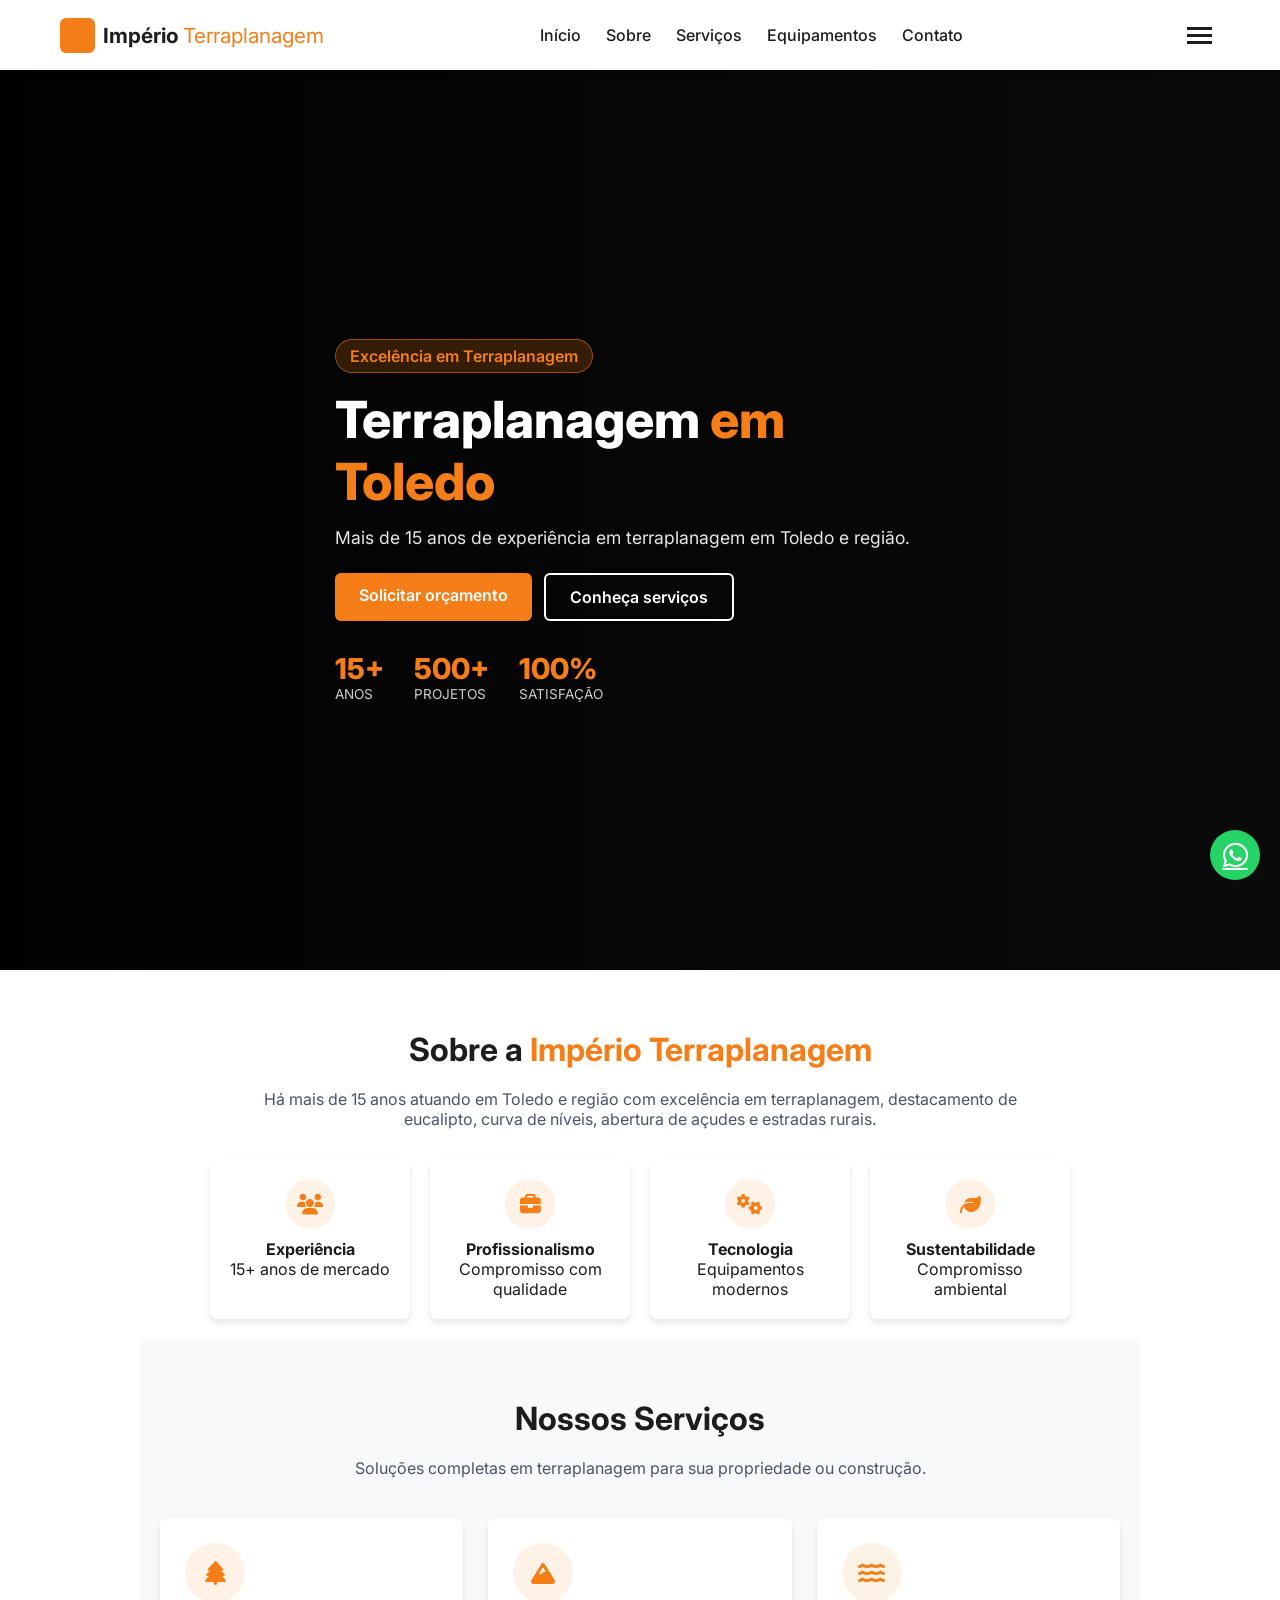
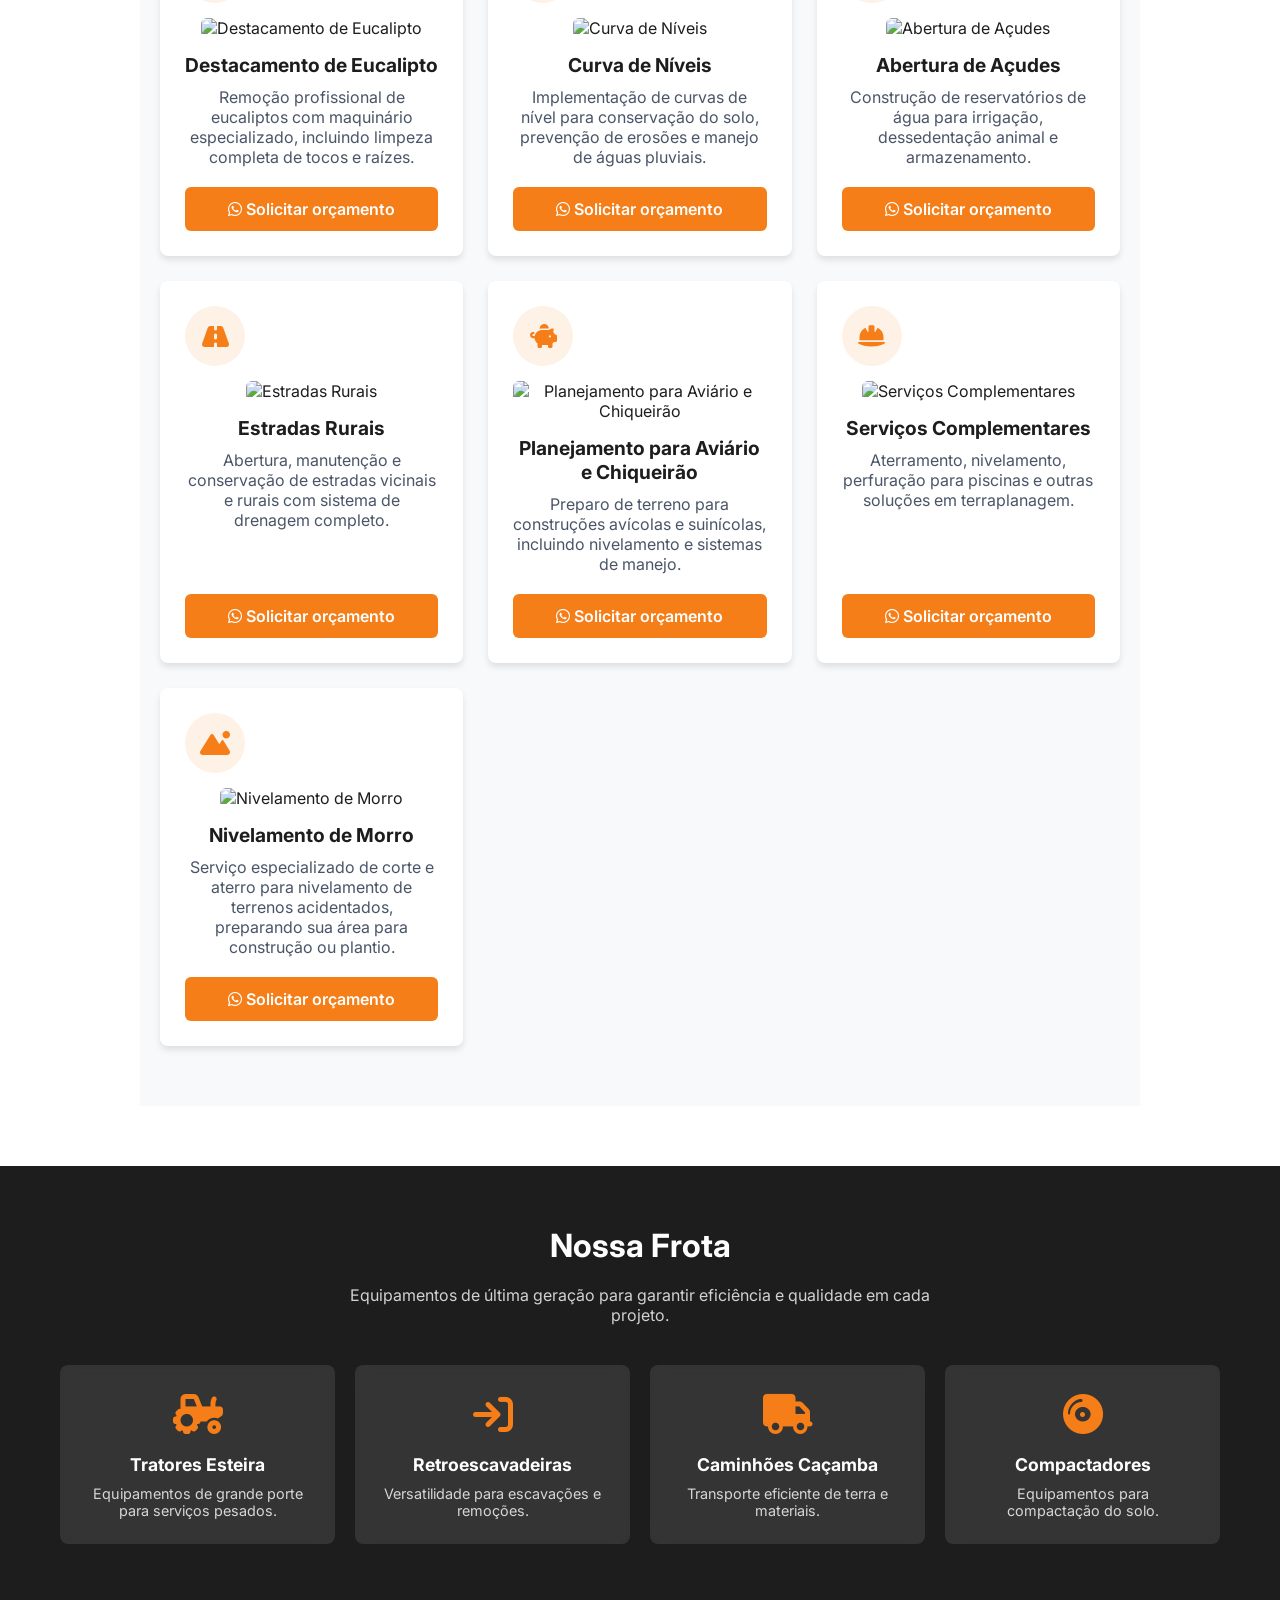
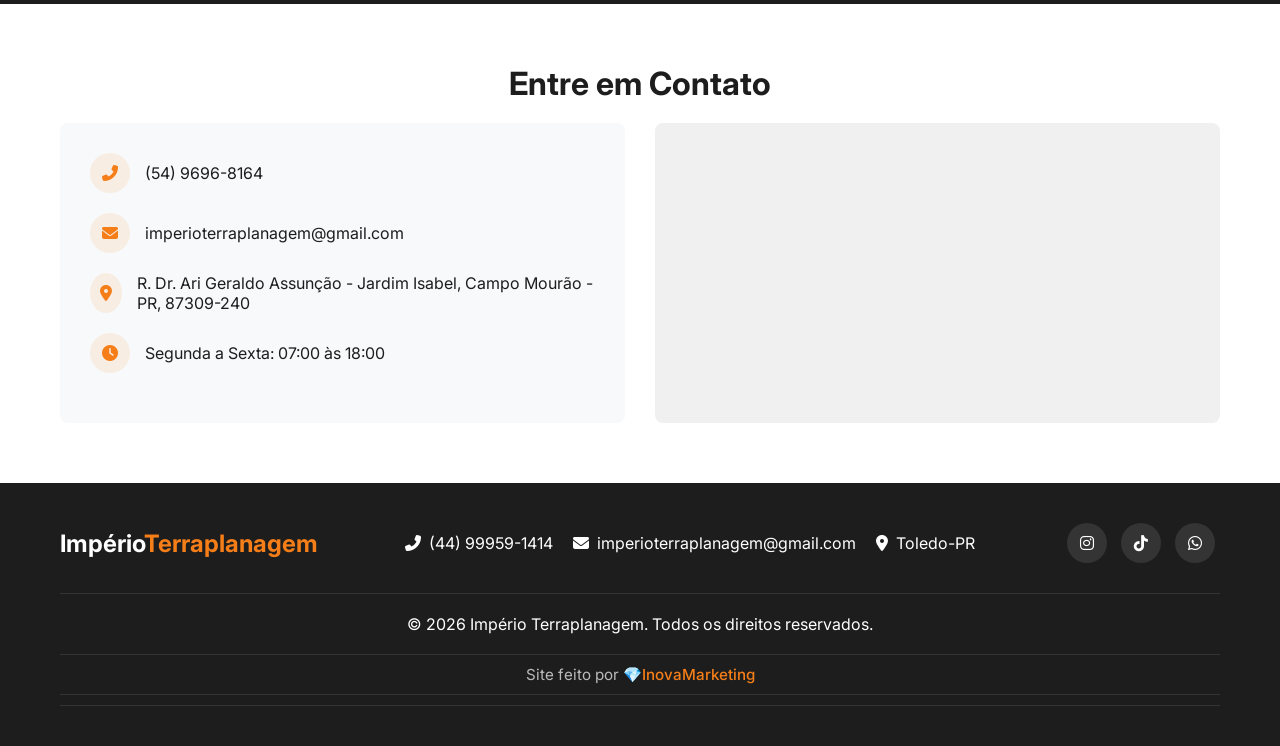
==== index.html @ 9866c4c5 "Update index.html" ====
<!DOCTYPE html>
<html lang="pt-BR">
<head>
    <meta charset="UTF-8">
    <meta name="viewport" content="width=device-width, initial-scale=1.0">
    <title>Império Terraplanagem | Toledo-PR</title>
    
    <!-- META -->
    <meta name="description" content="Império Terraplanagem - Especialistas em terraplanagem em Toledo-PR. 15+ anos em destacamento de eucalipto, curva de níveis e açudes.">
    
    <!-- CRÍTICO: CSS INLINE -->
    <style>
        *{margin:0;padding:0;box-sizing:border-box;}
        body{font-family:'Inter',sans-serif;color:#1D1D1D;overflow-x:hidden;}
        .container{max-width:1200px;margin:0 auto;padding:0 20px;}
        .header{position:fixed;top:0;width:100%;background:#fff;box-shadow:0 2px 10px rgba(0,0,0,0.1);z-index:1000;}
        .header-content{display:flex;justify-content:space-between;align-items:center;height:70px;}
        .logo{display:flex;align-items:center;gap:8px;}
        .logo-mark{width:35px;height:35px;background:#F57E18;border-radius:6px;}
        .logo-text{font-size:1.3rem;font-weight:700;}
        .logo-text span{color:#F57E18;margin-left:4px;font-weight:400;}
        
        /* MENU */
        .nav-desktop{display:none;}
        @media(min-width:769px){
            .nav-desktop{display:block;}
            .nav-desktop ul{display:flex;list-style:none;gap:25px;}
            .nav-desktop a{text-decoration:none;color:#1D1D1D;font-weight:500;}
            .nav-desktop a:hover{color:#F57E18;}
            .menu-toggle{display:none;}
        }
        .menu-toggle{background:none;border:none;padding:8px;display:flex;flex-direction:column;gap:4px;cursor:pointer;}
        .menu-toggle span{width:25px;height:3px;background:#1D1D1D;}
        .nav-mobile{position:fixed;top:70px;left:-100%;width:100%;height:calc(100vh - 70px);background:#fff;transition:left 0.3s;z-index:999;}
        .nav-mobile.active{left:0;}
        .nav-mobile ul{list-style:none;padding:20px;}
        .nav-mobile li{margin-bottom:15px;}
        .nav-mobile a{text-decoration:none;color:#1D1D1D;font-size:1.2rem;display:block;padding:10px;}
        
        /* HERO - COM BACKGROUND COLOR FALLBACK */
        .hero{position:relative;min-height:100vh;display:flex;align-items:center;margin-top:70px;color:#fff;padding:60px 0;background-color:#1a1a1a;}
        .hero-bg{position:absolute;top:0;left:0;width:100%;height:100%;object-fit:cover;z-index:0;}
        .hero-overlay{position:absolute;top:0;left:0;width:100%;height:100%;background:linear-gradient(90deg,rgba(0,0,0,0.95)0%,rgba(0,0,0,0.6)100%);z-index:1;}
        .hero-content{position:relative;z-index:2;max-width:650px;}
        .hero-badge{display:inline-block;padding:6px 14px;background:rgba(245,126,24,0.2);border:1px solid rgba(245,126,24,0.5);color:#F57E18;border-radius:100px;font-weight:600;margin-bottom:15px;}
        .hero h1{font-size:clamp(2rem,5vw,3.2rem);font-weight:800;margin-bottom:15px;}
        .hero h1 span{color:#F57E18;}
        .hero p{font-size:1.1rem;margin-bottom:25px;opacity:0.9;}
        .btn{display:inline-block;padding:12px 24px;border-radius:6px;text-decoration:none;font-weight:600;}
        .btn-primary{background:#F57E18;color:#fff;}
        .btn-outline{border:2px solid #fff;color:#fff;}
        .hero-stats{display:flex;gap:30px;margin-top:30px;flex-wrap:wrap;}
        .stat-number{font-size:1.8rem;font-weight:800;color:#F57E18;}
        .stat-label{font-size:0.85rem;text-transform:uppercase;color:rgba(255,255,255,0.8);}
        
        /* SEÇÕES */
        .section{padding:60px 0;}
        .section-title{font-size:2rem;font-weight:700;margin-bottom:20px;text-align:center;}
        .section-subtitle{max-width:600px;margin:0 auto 40px;text-align:center;color:#4a5568;}
        
        /* SOBRE */
        .about-grid{display:grid;grid-template-columns:1fr 1fr;gap:40px;align-items:center;}
        @media(max-width:768px){.about-grid{grid-template-columns:1fr;}}
        .about-features{display:grid;grid-template-columns:repeat(2,1fr);gap:20px;margin-top:30px;}
        .feature-item{text-align:center;padding:20px;border-radius:8px;background:#fff;box-shadow:0 4px 6px rgba(0,0,0,0.1);}
        .feature-icon{width:50px;height:50px;margin:0 auto 10px;background:rgba(245,126,24,0.1);border-radius:50%;display:flex;align-items:center;justify-content:center;color:#F57E18;font-size:1.3rem;}
        
        /* SERVIÇOS */
        .services{background:#f8f9fa;}
        .services-grid{display:grid;grid-template-columns:repeat(auto-fit,minmax(280px,1fr));gap:20px;}
        .service-card{background:#fff;padding:20px;border-radius:8px;box-shadow:0 4px 6px rgba(0,0,0,0.1);}
        .service-icon{width:60px;height:60px;background:rgba(245,126,24,0.1);border-radius:50%;display:flex;align-items:center;justify-content:center;color:#F57E18;font-size:1.5rem;margin-bottom:15px;}
        .service-image img{width:100%;height:160px;object-fit:cover;border-radius:6px;}
        .service-card h3{margin-bottom:10px;}
        .service-card p{color:#4a5568;margin-bottom:15px;}
        
        /* EQUIPAMENTOS */
        .equipment{background:#1D1D1D;color:#fff;}
        .equipment-grid{display:grid;grid-template-columns:repeat(auto-fit,minmax(200px,1fr));gap:20px;}
        .equipment-card{background:rgba(255,255,255,0.1);padding:25px;border-radius:8px;text-align:center;backdrop-filter:blur(10px);}
        .equipment-icon{font-size:2.5rem;color:#F57E18;margin-bottom:15px;}
        .equipment-card h4{margin-bottom:10px;font-size:1.1rem;}
        .equipment-card p{color:rgba(255,255,255,0.8);font-size:0.9rem;}
        
        /* CONTATO */
        .contact-container{display:grid;grid-template-columns:1fr 1fr;gap:30px;}
        @media(max-width:768px){.contact-container{grid-template-columns:1fr;}}
        .contact-info{background:#f8f9fa;padding:30px;border-radius:8px;}
        .contact-item{display:flex;align-items:center;gap:15px;margin-bottom:20px;}
        .contact-item i{width:40px;height:40px;background:rgba(245,126,24,0.1);border-radius:50%;display:flex;align-items:center;justify-content:center;color:#F57E18;}
        .contact-item a,.contact-item span{color:#1D1D1D;text-decoration:none;}
        .contact-map{height:300px;border-radius:8px;overflow:hidden;background:#f0f0f0;}
        .contact-map iframe{width:100%;height:100%;border:none;}
        
        /* REDES SOCIAIS */
        .social-links{display:flex;gap:15px;margin-top:20px;justify-content:center;}
        .social-links a{width:45px;height:45px;background:#F57E18;border-radius:50%;display:flex;align-items:center;justify-content:center;color:#fff;text-decoration:none;}
        .footer-social a{width:40px;height:40px;background:rgba(255,255,255,0.1);border-radius:50%;display:inline-flex;align-items:center;justify-content:center;color:#fff;text-decoration:none;margin:0 5px;}
        .footer-social a:hover{background:#F57E18;}
        
        /* WHATSAPP */
        .whatsapp-float{position:fixed;bottom:20px;right:20px;width:50px;height:50px;background:#25D366;border-radius:50%;display:flex;align-items:center;justify-content:center;color:#fff;font-size:1.8rem;z-index:999;}
        
        /* ACESSIBILIDADE */
        a:focus,button:focus{outline:3px solid #F57E18;outline-offset:2px;}
        
        /* FOOTER */
        .footer{background:#1D1D1D;color:#fff;padding:40px 0 20px;}
        .footer-content{display:flex;justify-content:space-between;align-items:center;flex-wrap:wrap;gap:20px;margin-bottom:30px;}
        @media(max-width:768px){.footer-content{flex-direction:column;text-align:center;}}
        .footer-logo{font-size:1.5rem;font-weight:700;}
        .footer-logo span{color:#F57E18;}
        .footer-info{display:flex;gap:20px;flex-wrap:wrap;}
        .footer-info div{display:flex;align-items:center;gap:8px;}
        .footer-bottom{text-align:center;padding-top:20px;border-top:1px solid rgba(255,255,255,0.1);}
    </style>
    
    <!-- FONTES -->
    <link rel="preconnect" href="https://fonts.googleapis.com">
    <link rel="preconnect" href="https://fonts.gstatic.com" crossorigin>
    <link href="https://fonts.googleapis.com/css2?family=Inter:wght@400;500;600;700;800&display=swap" rel="stylesheet" media="print" onload="this.media='all'">
    
    <!-- FONT AWESOME -->
    <link rel="stylesheet" href="https://cdnjs.cloudflare.com/ajax/libs/font-awesome/6.4.0/css/all.min.css" media="print" onload="this.media='all'">
</head>
<body>
    <header class="header">
        <div class="container header-content">
            <div class="logo">
                <div class="logo-mark" aria-hidden="true"></div>
                <div class="logo-text">Império<span>Terraplanagem</span></div>
            </div>
            <nav class="nav-desktop" aria-label="Menu">
                <ul>
                    <li><a href="#inicio">Início</a></li>
                    <li><a href="#sobre">Sobre</a></li>
                    <li><a href="#servicos">Serviços</a></li>
                    <li><a href="#equipamentos">Equipamentos</a></li>
                    <li><a href="#contato">Contato</a></li>
                </ul>
            </nav>
            <button class="menu-toggle" id="menuToggle" aria-label="Menu"><span></span><span></span><span></span></button>
        </div>
        <nav class="nav-mobile" id="mobileMenu" aria-label="Menu mobile">
            <ul>
                <li><a href="#inicio">Início</a></li>
                <li><a href="#sobre">Sobre</a></li>
                <li><a href="#servicos">Serviços</a></li>
                <li><a href="#equipamentos">Equipamentos</a></li>
                <li><a href="#contato">Contato</a></li>
            </ul>
        </nav>
    </header>

    <main>
        <!-- HERO COM BACKGROUND IMAGE CORRETO -->
        <section class="hero" id="inicio">
            <!-- BACKGROUND IMAGE VIA CSS (CARREGAMENTO OTIMIZADO) -->
            <style>
                .hero-bg {
                    background-image: url('https://raw.githubusercontent.com/offondigital/terraplanagem-imagens/main/terraplanagem-em-toledo-pr.webp');
                    background-size: cover;
                    background-position: center;
                    background-repeat: no-repeat;
                }
            </style>
            <div class="hero-bg"></div>
            <div class="hero-overlay"></div>
            <div class="container hero-content">
                <span class="hero-badge">Excelência em Terraplanagem</span>
                <h1>Terraplanagem <span>em Toledo</span></h1>
                <p>Mais de 15 anos de experiência em terraplanagem em Toledo e região.</p>
                <div style="display:flex; gap:12px; margin-bottom:30px; flex-wrap:wrap;">
                    <a href="#contato" class="btn btn-primary">Solicitar orçamento</a>
                    <a href="#servicos" class="btn btn-outline">Conheça serviços</a>
                </div>
                <div class="hero-stats">
                    <div><div class="stat-number">15+</div><div class="stat-label">Anos</div></div>
                    <div><div class="stat-number">500+</div><div class="stat-label">Projetos</div></div>
                    <div><div class="stat-number">100%</div><div class="stat-label">Satisfação</div></div>
                </div>
            </div>
        </section>

       <!-- SOBRE - CORRIGIDO (centralizado) -->
<section class="section" id="sobre">
    <div class="container">
        <div style="text-align: center; max-width: 1000px; margin: 0 auto;">
            <h2 class="section-title">Sobre a <span style="color:#F57E18;">Império Terraplanagem</span></h2>
            <p style="color:#4a5568; margin-bottom: 30px; max-width: 800px; margin-left: auto; margin-right: auto;">Há mais de 15 anos atuando em Toledo e região com excelência em terraplanagem, destacamento de eucalipto, curva de níveis, abertura de açudes e estradas rurais.</p>
            
            <div style="display: flex; flex-wrap: wrap; justify-content: center; gap: 20px; margin-top: 30px;">
                <div class="feature-item" style="flex: 0 1 200px;">
                    <div class="feature-icon"><i class="fas fa-users"></i></div>
                    <h4>Experiência</h4>
                    <p>15+ anos de mercado</p>
                </div>
                <div class="feature-item" style="flex: 0 1 200px;">
                    <div class="feature-icon"><i class="fas fa-briefcase"></i></div>
                    <h4>Profissionalismo</h4>
                    <p>Compromisso com qualidade</p>
                </div>
                <div class="feature-item" style="flex: 0 1 200px;">
                    <div class="feature-icon"><i class="fas fa-cogs"></i></div>
                    <h4>Tecnologia</h4>
                    <p>Equipamentos modernos</p>
                </div>
                <div class="feature-item" style="flex: 0 1 200px;">
                    <div class="feature-icon"><i class="fas fa-leaf"></i></div>
                    <h4>Sustentabilidade</h4>
                    <p>Compromisso ambiental</p>
                </div>

                <!-- SERVIÇOS -->
<section class="section services" id="servicos">
    <div class="container">
        <h2 class="section-title">Nossos Serviços</h2>
        <p class="section-subtitle">Soluções completas em terraplanagem para sua propriedade ou construção.</p>
        
        <div class="services-grid">
            <!-- Destacamento de Eucalipto -->
            <div class="service-card">
                <div class="service-icon"><i class="fas fa-tree"></i></div>
                <div class="service-image">
                    <img src="https://raw.githubusercontent.com/offondigital/terraplanagem-imagens/main/destacamento-eucalipto.webp" 
                         alt="Destacamento de Eucalipto" 
                         loading="lazy" 
                         width="400" 
                         height="225">
                </div>
                <h3>Destacamento de Eucalipto</h3>
                <p>Remoção profissional de eucaliptos com maquinário especializado, incluindo limpeza completa de tocos e raízes.</p>
                <a href="https://wa.me/555496968164?text=Olá!%20Orçamento%20Destacamento%20de%20Eucalipto" 
                   class="btn btn-primary" 
                   target="_blank">
                    <i class="fab fa-whatsapp"></i> Solicitar orçamento
                </a>
            </div>

            <!-- Curva de Níveis -->
            <div class="service-card">
                <div class="service-icon"><i class="fas fa-mountain"></i></div>
                <div class="service-image">
                    <img src="https://raw.githubusercontent.com/offondigital/terraplanagem-imagens/main/curva-niveis.webp" 
                         alt="Curva de Níveis" 
                         loading="lazy" 
                         width="400" 
                         height="225">
                </div>
                <h3>Curva de Níveis</h3>
                <p>Implementação de curvas de nível para conservação do solo, prevenção de erosões e manejo de águas pluviais.</p>
                <a href="https://wa.me/555496968164?text=Olá!%20Orçamento%20Curva%20de%20Níveis" 
                   class="btn btn-primary" 
                   target="_blank">
                    <i class="fab fa-whatsapp"></i> Solicitar orçamento
                </a>
            </div>

            <!-- Abertura de Açudes -->
            <div class="service-card">
                <div class="service-icon"><i class="fas fa-water"></i></div>
                <div class="service-image">
                    <img src="https://raw.githubusercontent.com/offondigital/terraplanagem-imagens/main/abertura-acudes.webp" 
                         alt="Abertura de Açudes" 
                         loading="lazy" 
                         width="400" 
                         height="225">
                </div>
                <h3>Abertura de Açudes</h3>
                <p>Construção de reservatórios de água para irrigação, dessedentação animal e armazenamento.</p>
                <a href="https://wa.me/555496968164?text=Olá!%20Orçamento%20Abertura%20de%20Açudes" 
                   class="btn btn-primary" 
                   target="_blank">
                    <i class="fab fa-whatsapp"></i> Solicitar orçamento
                </a>
            </div>

            <!-- Estradas Rurais -->
            <div class="service-card">
                <div class="service-icon"><i class="fas fa-road"></i></div>
                <div class="service-image">
                    <img src="https://raw.githubusercontent.com/offondigital/terraplanagem-imagens/main/estradas-rurais.webp" 
                         alt="Estradas Rurais" 
                         loading="lazy" 
                         width="400" 
                         height="225">
                </div>
                <h3>Estradas Rurais</h3>
                <p>Abertura, manutenção e conservação de estradas vicinais e rurais com sistema de drenagem completo.</p>
                <a href="https://wa.me/555496968164?text=Olá!%20Orçamento%20Estradas%20Rurais" 
                   class="btn btn-primary" 
                   target="_blank">
                    <i class="fab fa-whatsapp"></i> Solicitar orçamento
                </a>
            </div>

            <!-- Planejamento para Aviário e Chiqueirão -->
            <div class="service-card">
                <div class="service-icon"><i class="fas fa-piggy-bank"></i></div>
                <div class="service-image">
                    <img src="https://raw.githubusercontent.com/offondigital/terraplanagem-imagens/main/aviario-chiqueirao.webp" 
                         alt="Planejamento para Aviário e Chiqueirão" 
                         loading="lazy" 
                         width="400" 
                         height="225">
                </div>
                <h3>Planejamento para Aviário e Chiqueirão</h3>
                <p>Preparo de terreno para construções avícolas e suinícolas, incluindo nivelamento e sistemas de manejo.</p>
                <a href="https://wa.me/555496968164?text=Olá!%20Orçamento%20Aviário%20e%20Chiqueirão" 
                   class="btn btn-primary" 
                   target="_blank">
                    <i class="fab fa-whatsapp"></i> Solicitar orçamento
                </a>
            </div>

            <!-- Serviços Complementares -->
            <div class="service-card">
                <div class="service-icon"><i class="fas fa-hard-hat"></i></div>
                <div class="service-image">
                    <img src="https://raw.githubusercontent.com/offondigital/terraplanagem-imagens/main/servicos-complementares.webp" 
                         alt="Serviços Complementares" 
                         loading="lazy" 
                         width="400" 
                         height="225">
                </div>
                <h3>Serviços Complementares</h3>
                <p>Aterramento, nivelamento, perfuração para piscinas e outras soluções em terraplanagem.</p>
                <a href="https://wa.me/555496968164?text=Olá!%20Orçamento%20Serviços%20Complementares" 
                   class="btn btn-primary" 
                   target="_blank">
                    <i class="fab fa-whatsapp"></i> Solicitar orçamento
                </a>
            </div>

            <!-- Nivelamento de Morro -->
            <div class="service-card">
                <div class="service-icon"><i class="fas fa-mountain-sun"></i></div>
                <div class="service-image">
                    <img src="https://raw.githubusercontent.com/offondigital/terraplanagem-imagens/main/nivelamento-morro.webp" 
                         alt="Nivelamento de Morro" 
                         loading="lazy" 
                         width="400" 
                         height="225">
                </div>
                <h3>Nivelamento de Morro</h3>
                <p>Serviço especializado de corte e aterro para nivelamento de terrenos acidentados, preparando sua área para construção ou plantio.</p>
                <a href="https://wa.me/555496968164?text=Olá!%20Orçamento%20Nivelamento%20de%20Morro" 
                   class="btn btn-primary" 
                   target="_blank">
                    <i class="fab fa-whatsapp"></i> Solicitar orçamento
                </a>
            </div>
        </div>
    </div>
</section>

<style>
    /* CSS para os cards de serviço */
    .services-grid {
        display: grid;
        grid-template-columns: repeat(3, 1fr); /* 3 colunas no desktop */
        gap: 25px;
        margin-top: 30px;
    }
    
    .service-card {
        background: #fff;
        padding: 25px;
        border-radius: 8px;
        box-shadow: 0 4px 6px rgba(0,0,0,0.1);
        display: flex;
        flex-direction: column;
    }
    
    .service-icon {
        width: 60px;
        height: 60px;
        background: rgba(245,126,24,0.1);
        border-radius: 50%;
        display: flex;
        align-items: center;
        justify-content: center;
        color: #F57E18;
        font-size: 1.5rem;
        margin-bottom: 15px;
    }
    
    .service-image {
        margin-bottom: 15px;
    }
    
    .service-image img {
        width: 100%;
        height: 160px;
        object-fit: cover;
        border-radius: 6px;
    }
    
    .service-card h3 {
        margin-bottom: 10px;
        font-size: 1.2rem;
    }
    
    .service-card p {
        color: #4a5568;
        margin-bottom: 20px;
        flex-grow: 1;
    }
    
    .service-card .btn {
        width: 100%;
        text-align: center;
        margin-top: auto;
    }
    
    /* Responsivo para tablets */
    @media (max-width: 992px) {
        .services-grid {
            grid-template-columns: repeat(2, 1fr); /* 2 colunas em tablets */
        }
    }
    
    /* Responsivo para celulares */
    @media (max-width: 768px) {
        .services-grid {
            grid-template-columns: 1fr; /* 1 coluna em celulares */
            gap: 20px;
        }
        
        .service-card {
            padding: 20px;
        }
    }
</style>            </div>
        </section>                    </div>
                </div>
            </div>
        </section>
    </div>
</section>

        <!-- EQUIPAMENTOS -->
        <section class="section equipment" id="equipamentos">
            <div class="container">
                <h2 class="section-title" style="color:#fff;">Nossa Frota</h2>
                <p class="section-subtitle" style="color:rgba(255,255,255,0.8);">Equipamentos de última geração para garantir eficiência e qualidade em cada projeto.</p>
                <div class="equipment-grid">
                    <div class="equipment-card"><div class="equipment-icon"><i class="fas fa-tractor"></i></div><h4>Tratores Esteira</h4><p>Equipamentos de grande porte para serviços pesados.</p></div>
                    <div class="equipment-card"><div class="equipment-icon"><i class="fas fa-arrow-right-to-bracket"></i></div><h4>Retroescavadeiras</h4><p>Versatilidade para escavações e remoções.</p></div>
                    <div class="equipment-card"><div class="equipment-icon"><i class="fas fa-truck"></i></div><h4>Caminhões Caçamba</h4><p>Transporte eficiente de terra e materiais.</p></div>
                    <div class="equipment-card"><div class="equipment-icon"><i class="fas fa-compact-disc"></i></div><h4>Compactadores</h4><p>Equipamentos para compactação do solo.</p></div>
                </div>
            </div>
        </section>

        <!-- CONTATO -->
        <section class="section" id="contato">
            <div class="container">
                <h2 class="section-title">Entre em Contato</h2>
                <div class="contact-container">
                    <div class="contact-info">
                        <div class="contact-item"><i class="fas fa-phone-alt"></i><a href="https://wa.me/555496968164">(54) 9696-8164</a></div>
                        <div class="contact-item"><i class="fas fa-envelope"></i><a href="mailto:imperioterraplanagem@gmail.com">imperioterraplanagem@gmail.com</a></div>
                        <div class="contact-item"><i class="fas fa-map-marker-alt"></i><span>R. Dr. Ari Geraldo Assunção - Jardim Isabel, Campo Mourão - PR, 87309-240</span></div>
                        <div class="contact-item"><i class="fas fa-clock"></i><span>Segunda a Sexta: 07:00 às 18:00</span></div>
                        
                    </div>
                    <div class="contact-map">
                        <iframe src="" data-src="https://www.google.com/maps/embed?pb=!1m18!1m12!1m3!1d115759.28563421264!2d-53.81940572265626!3d-24.7245!2m3!1f0!2f0!3f0!3m2!1i1024!2i768!4f13.1!3m3!1m2!1s0x94f3b4e8b0e8e0e1%3A0x0!2zMjTCsDQzJzI4LjIiUyA1M8KwNDQnMzUuNSJX!5e0!3m2!1spt-BR!2sbr!4v1620000000000!5m2!1spt-BR!2sbr" title="Localização Império Terraplanagem" loading="lazy" style="width:100%; height:100%; border:none;" allowfullscreen></iframe>
                    </div>
                </div>
            </div>
        </section>
    </main>

    <footer class="footer">
        <div class="container">
            <div class="footer-content">
                <div class="footer-logo">Império<span>Terraplanagem</span></div>
                <div class="footer-info">
                    <div><i class="fas fa-phone-alt"></i>(44) 99959-1414</div>
                    <div><i class="fas fa-envelope"></i> imperioterraplanagem@gmail.com</div>
                    <div><i class="fas fa-map-marker-alt"></i> Toledo-PR</div>
                </div>
                <div class="footer-social">
                    <a href="https://www.instagram.com/terraplanagemImpério/" target="_blank" aria-label="Instagram"><i class="fab fa-instagram"></i></a>
                    <a href="https://www.tiktok.com/@Impérioterraplanagem" target="_blank" aria-label="TikTok"><i class="fab fa-tiktok"></i></a>
                    <a href="https://wa.me/555496968164" target="_blank" aria-label="WhatsApp"><i class="fab fa-whatsapp"></i></a>
                </div>
            </div>
            <div class="footer-bottom">
                <p>&copy; 2026 Império Terraplanagem. Todos os direitos reservados.</p>
            </div>
             <!-- Link solicitado -->
        <div class="footer-credit">
            <p>Site feito por <a href="https://offondigital.github.io/site-com-ia/index.html" target="_blank" rel="noopener noreferrer">💎InovaMarketing</a></p>
        </div>
        
        <div class="footer-bottom">
        
        </div>
    </div>
</footer>

<style>
    /* Estilo para o crédito */
    .footer-credit {
        text-align: center;
        margin: 20px 0 10px;
        padding: 10px 0;
        border-top: 1px solid rgba(255,255,255,0.1);
        border-bottom: 1px solid rgba(255,255,255,0.1);
    }
    
    .footer-credit p {
        color: rgba(255,255,255,0.7);
        font-size: 0.95rem;
    }
    
    .footer-credit a {
        color: #F57E18;
        text-decoration: none;
        font-weight: 500;
        transition: color 0.3s;
    }
    
    .footer-credit a:hover {
        color: #fff;
        text-decoration: underline;
    }
    
    /* Ajuste para mobile */
    @media (max-width: 768px) {
        .footer-credit p {
            font-size: 0.9rem;
        }
    }
</style>
        </div>
    </footer>

    <a href="https://wa.me/555496968164" class="whatsapp-float" target="_blank" aria-label="WhatsApp"><i class="fab fa-whatsapp"></i></a>

    <script>
        (function(){
            // Menu mobile
            const t=document.getElementById('menuToggle'),m=document.getElementById('mobileMenu');
            if(t&&m){
                t.addEventListener('click',()=>{
                    t.classList.toggle('active');
                    m.classList.toggle('active');
                    document.body.style.overflow=m.classList.contains('active')?'hidden':'';
                });
                m.querySelectorAll('a').forEach(l=>{
                    l.addEventListener('click',()=>{
                        t.classList.remove('active');
                        m.classList.remove('active');
                        document.body.style.overflow='';
                    });
                });
            }
            
            // Carregar serviços
            const loadServices=()=>{
                const g=document.getElementById('servicesGrid');if(!g)return;
                const services=[
                    {icon:'tree', img:'destacamento-eucalipto.webp', titulo:'Destacamento de Eucalipto', desc:'Remoção profissional de eucaliptos com maquinário especializado.'},
                    {icon:'mountain', img:'curva-niveis.webp', titulo:'Curva de Níveis', desc:'Implementação de curvas de nível para conservação do solo.'},
                    {icon:'water', img:'abertura-acudes.webp', titulo:'Abertura de Açudes', desc:'Construção de reservatórios de água para irrigação.'},
                    {icon:'road', img:'estradas-rurais.webp', titulo:'Estradas Rurais', desc:'Abertura e manutenção de estradas vicinais.'},
                    {icon:'piggy-bank', img:'aviario-chiqueirao.webp', titulo:'Aviário e Chiqueirão', desc:'Preparo de terreno para construções rurais.'},
                    {icon:'hard-hat', img:'servicos-complementares.webp', titulo:'Serviços Complementares', desc:'Aterramento, nivelamento e perfuração.'},
                    {icon:'mountain-sun', img:'nivelamento-morro.webp', titulo:'Nivelamento de Morro', desc:'Corte e aterro para nivelamento de terrenos.'}
                ];
                g.innerHTML=services.map(s=>`
                    <div class="service-card">
                        <div class="service-icon"><i class="fas fa-${s.icon}"></i></div>
                        <div class="service-image"><img src="https://raw.githubusercontent.com/offondigital/terraplanagem-imagens/main/${s.img}" alt="${s.titulo}" loading="lazy" width="400" height="400"></div>
                        <h3>${s.titulo}</h3>
                        <p>${s.desc}</p>
                        <a href="https://wa.me/555496968164?text=Orçamento%20${encodeURIComponent(s.titulo)}" class="btn btn-primary" style="display:block; text-align:center;" target="_blank"><i class="fab fa-whatsapp"></i> Solicitar</a>
                    </div>
                `).join('');
            };
            
            const servicesSection=document.getElementById('servicos');
            if(servicesSection){
                const observer=new IntersectionObserver(e=>{
                    e.forEach(e=>{if(e.isIntersecting){loadServices();observer.disconnect();}});
                },{threshold:0.1});
                observer.observe(servicesSection);
            }
            
            const iframe=document.querySelector('.contact-map iframe');
            if(iframe){
                const mapObserver=new IntersectionObserver(e=>{
                    e.forEach(e=>{if(e.isIntersecting){iframe.src=iframe.dataset.src;mapObserver.disconnect();}});
                },{threshold:0.1});
                mapObserver.observe(iframe);
            }
            
            document.querySelectorAll('a[href^="#"]').forEach(anchor=>{
                anchor.addEventListener('click',function(e){
                    e.preventDefault();
                    const target=document.querySelector(this.getAttribute('href'));
                    if(target) target.scrollIntoView({behavior:'smooth'});
                });
            });
            
            const header=document.querySelector('.header');
            window.addEventListener('scroll',()=>{
                header.style.background=window.scrollY>50?'rgba(255,255,255,0.98)':'#fff';
            });
        })();
    </script>
</body>
</html>
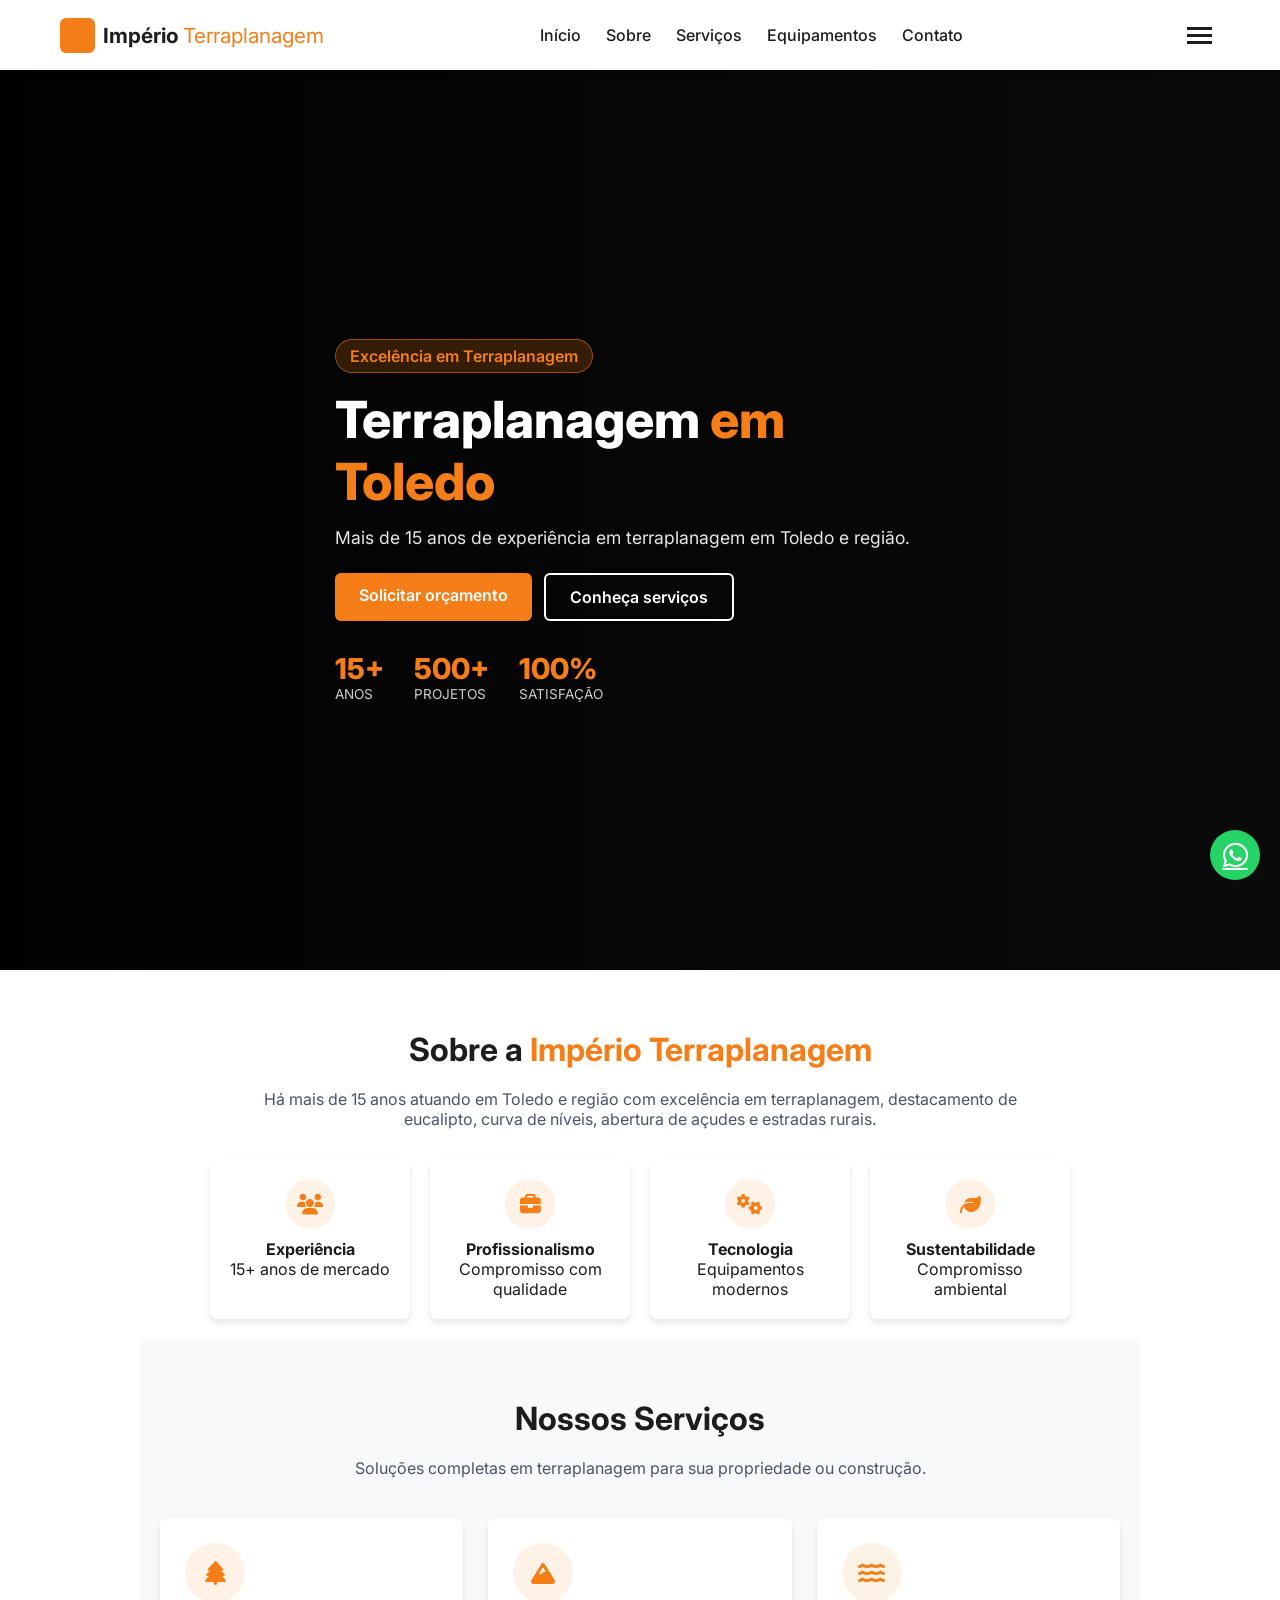
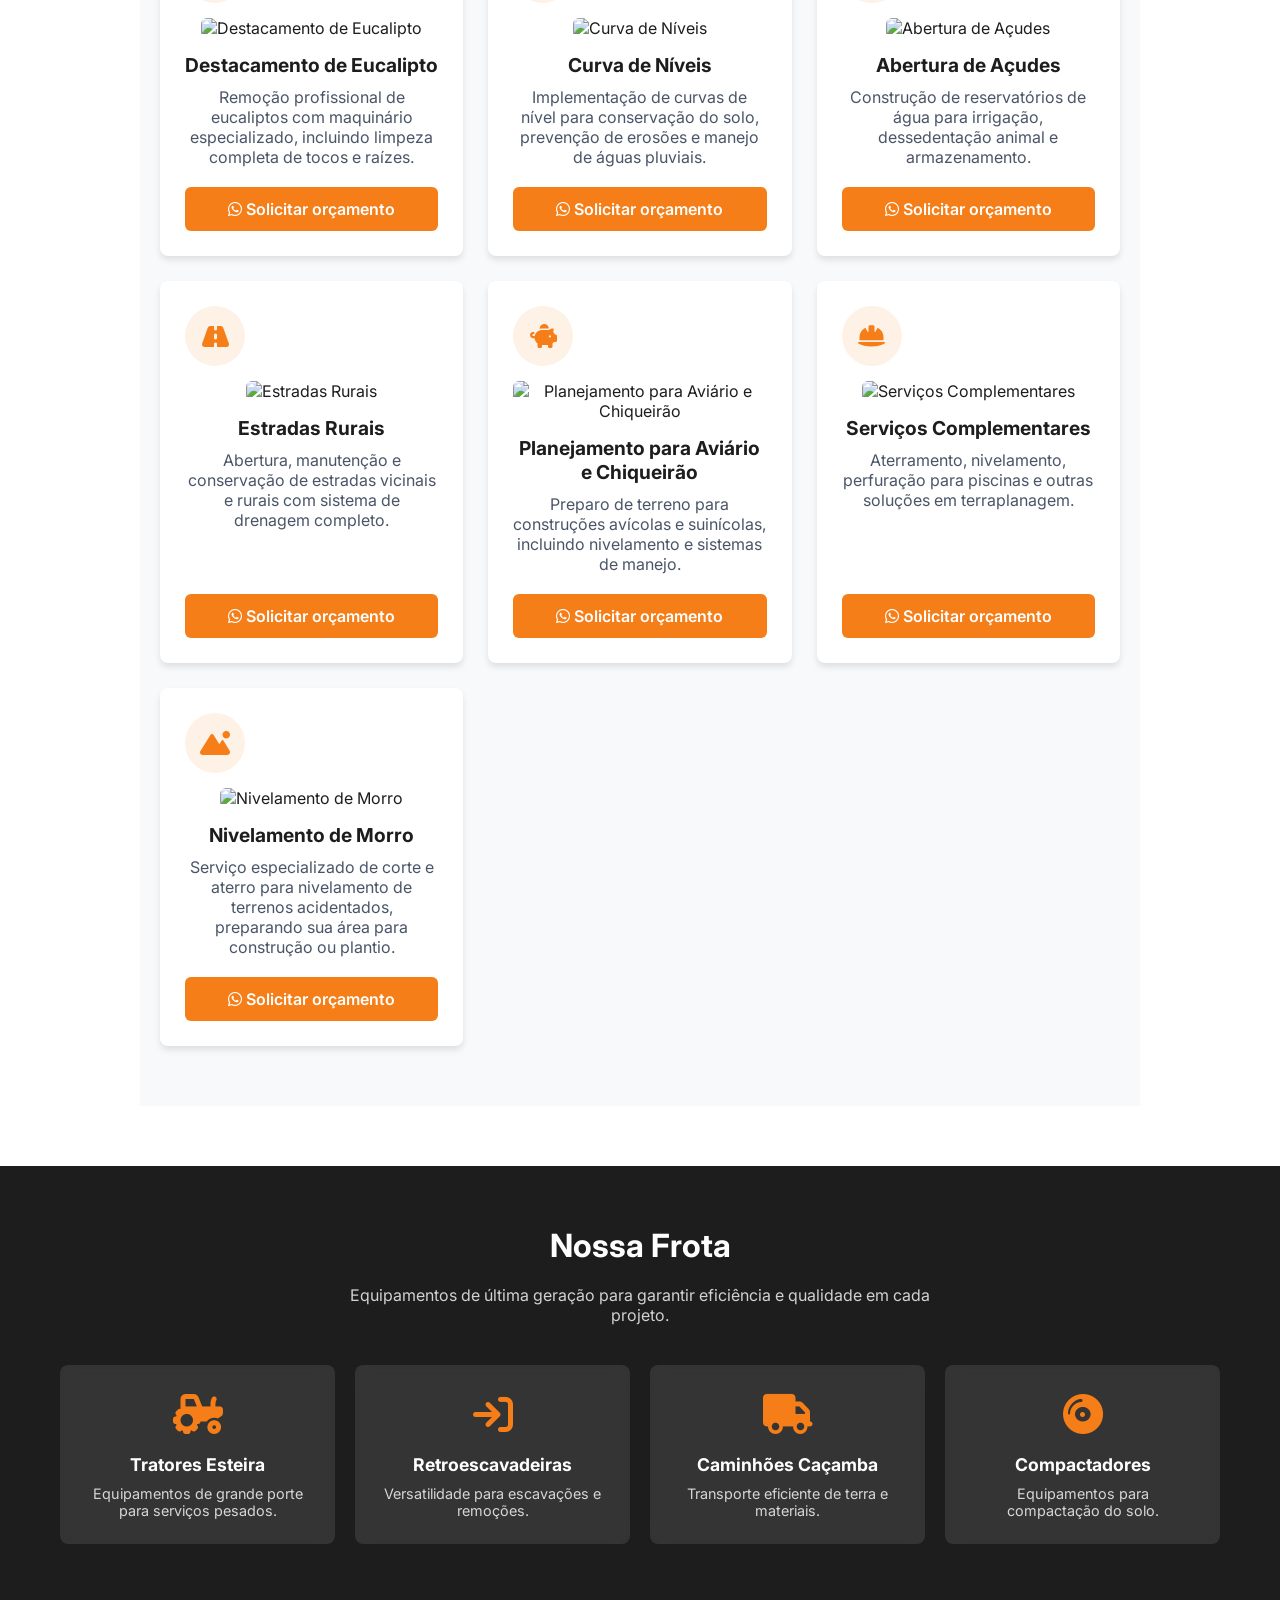
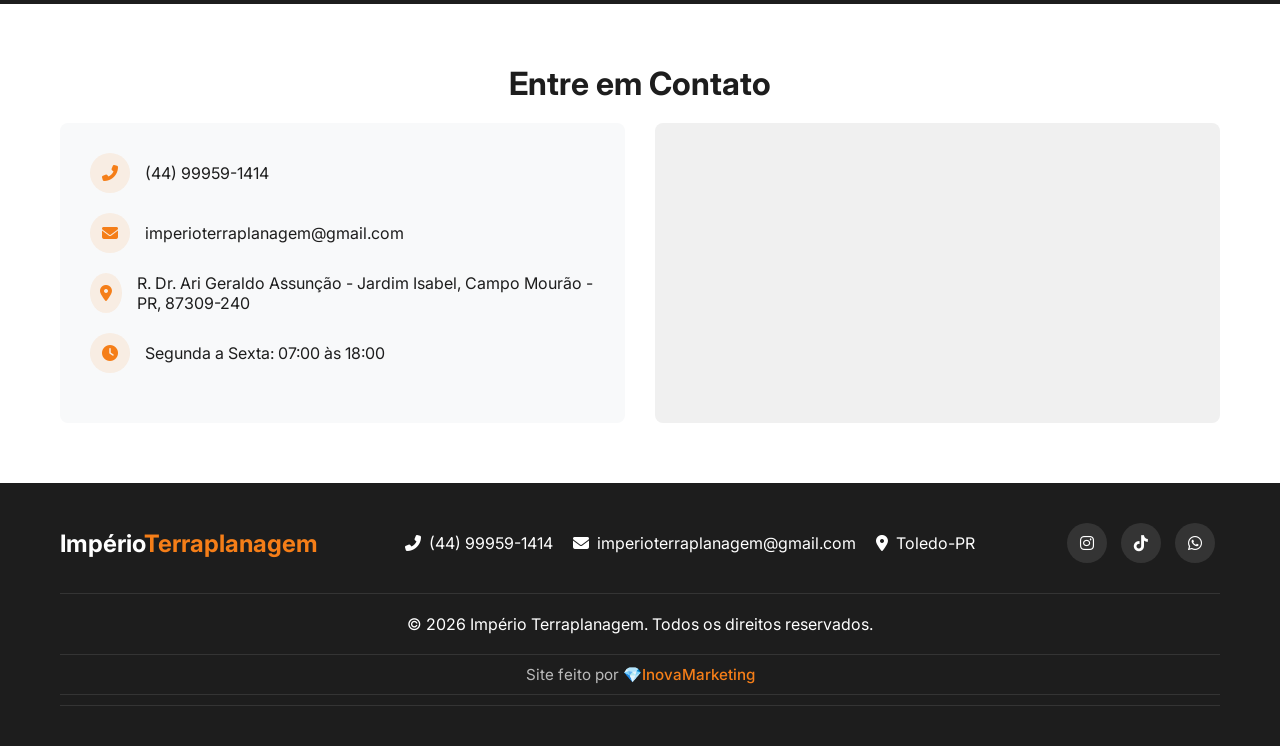
==== commit a0a5cf67: "Update index.html" ====
--- a/index.html
+++ b/index.html
@@ -459,7 +459,7 @@
                 <h2 class="section-title">Entre em Contato</h2>
                 <div class="contact-container">
                     <div class="contact-info">
-                        <div class="contact-item"><i class="fas fa-phone-alt"></i><a href="https://wa.me/555496968164">(54) 9696-8164</a></div>
+                        <div class="contact-item"><i class="fas fa-phone-alt"></i><a href="https://wa.me/555496968164">(44) 99959-1414</a></div>
                         <div class="contact-item"><i class="fas fa-envelope"></i><a href="mailto:imperioterraplanagem@gmail.com">imperioterraplanagem@gmail.com</a></div>
                         <div class="contact-item"><i class="fas fa-map-marker-alt"></i><span>R. Dr. Ari Geraldo Assunção - Jardim Isabel, Campo Mourão - PR, 87309-240</span></div>
                         <div class="contact-item"><i class="fas fa-clock"></i><span>Segunda a Sexta: 07:00 às 18:00</span></div>
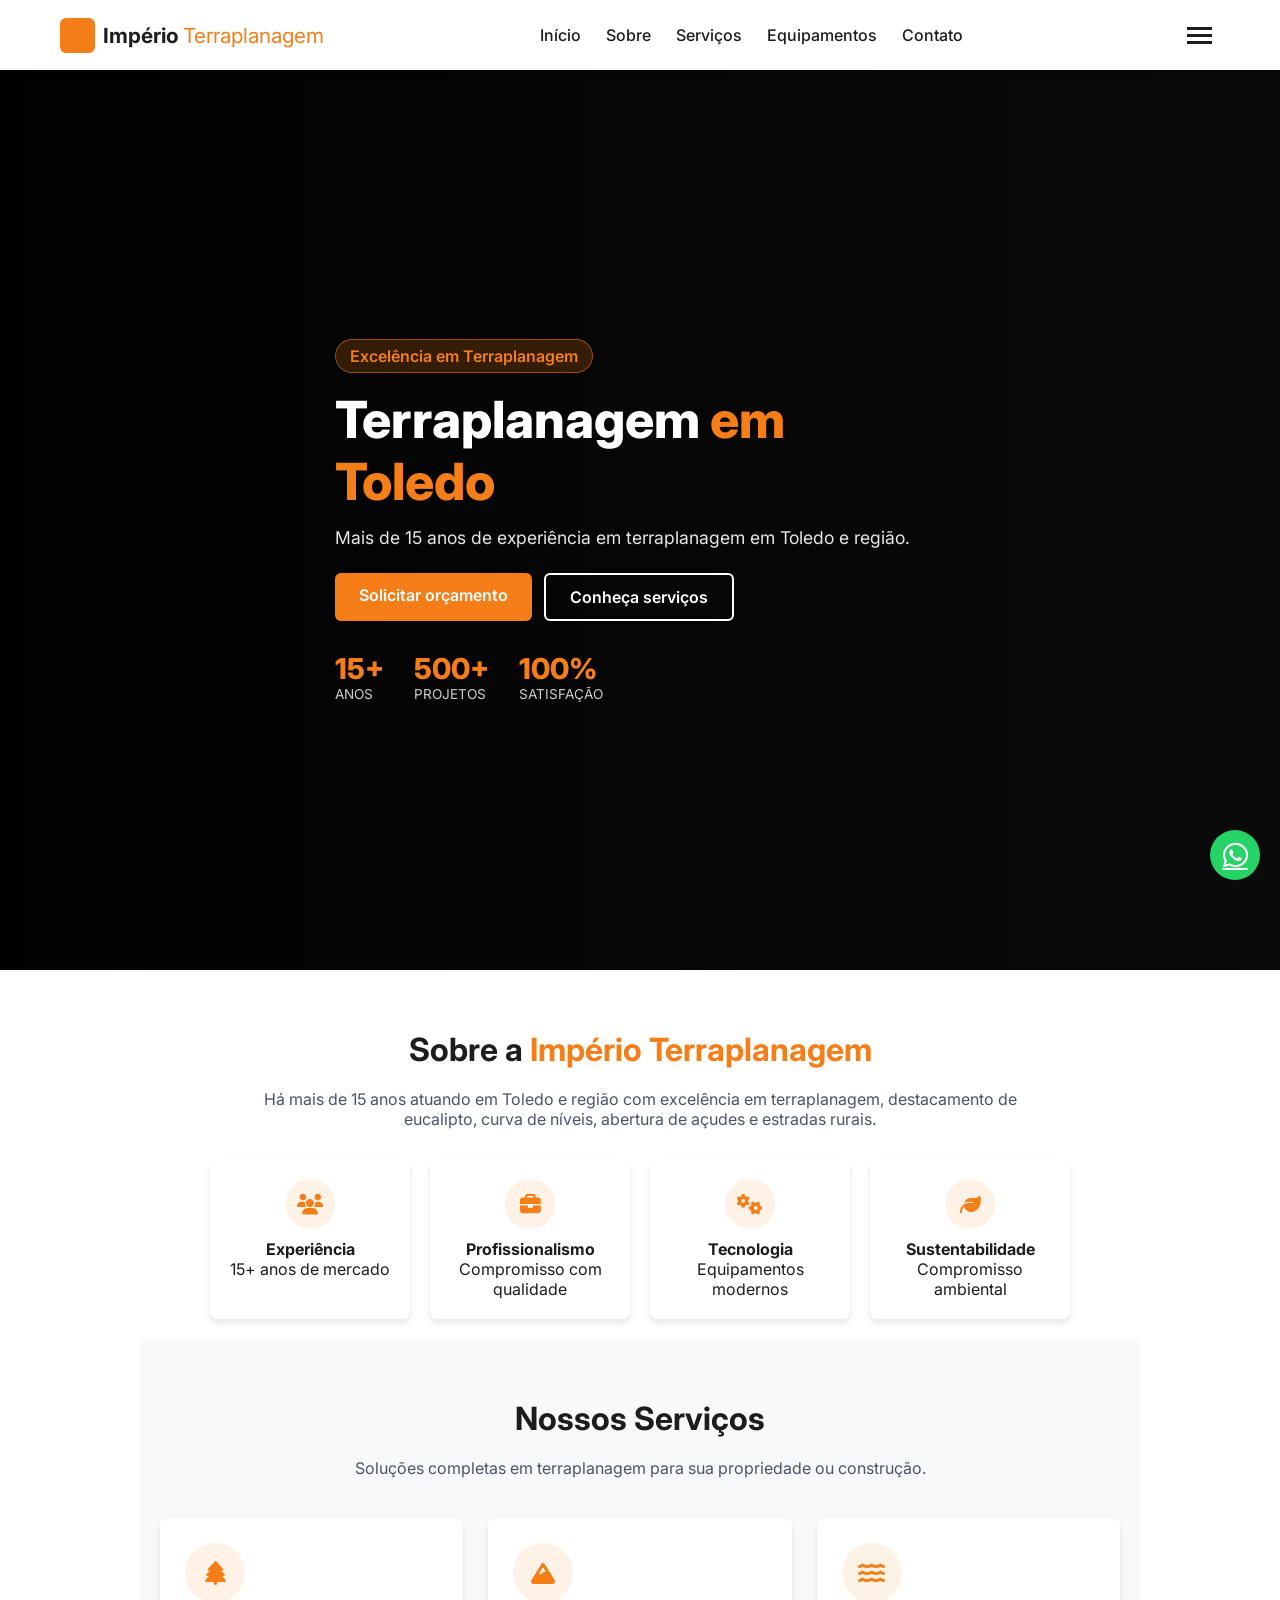
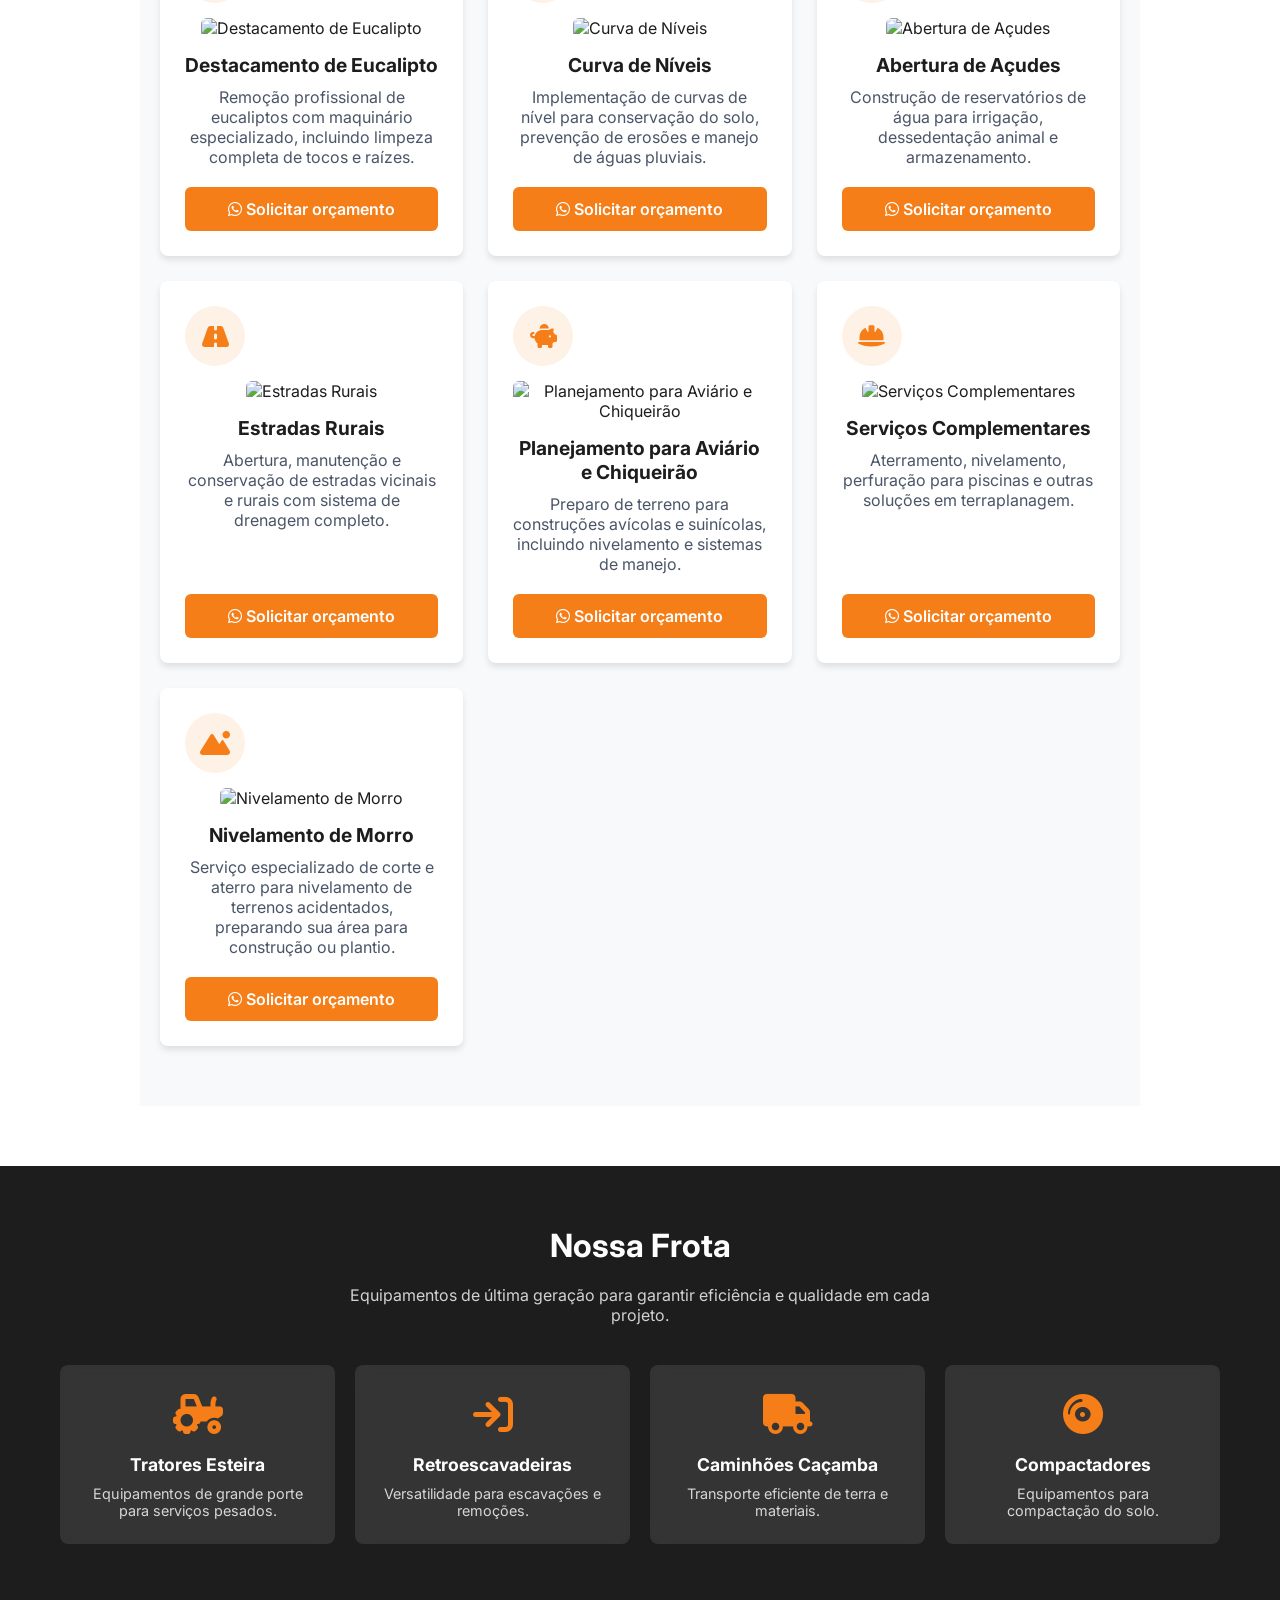
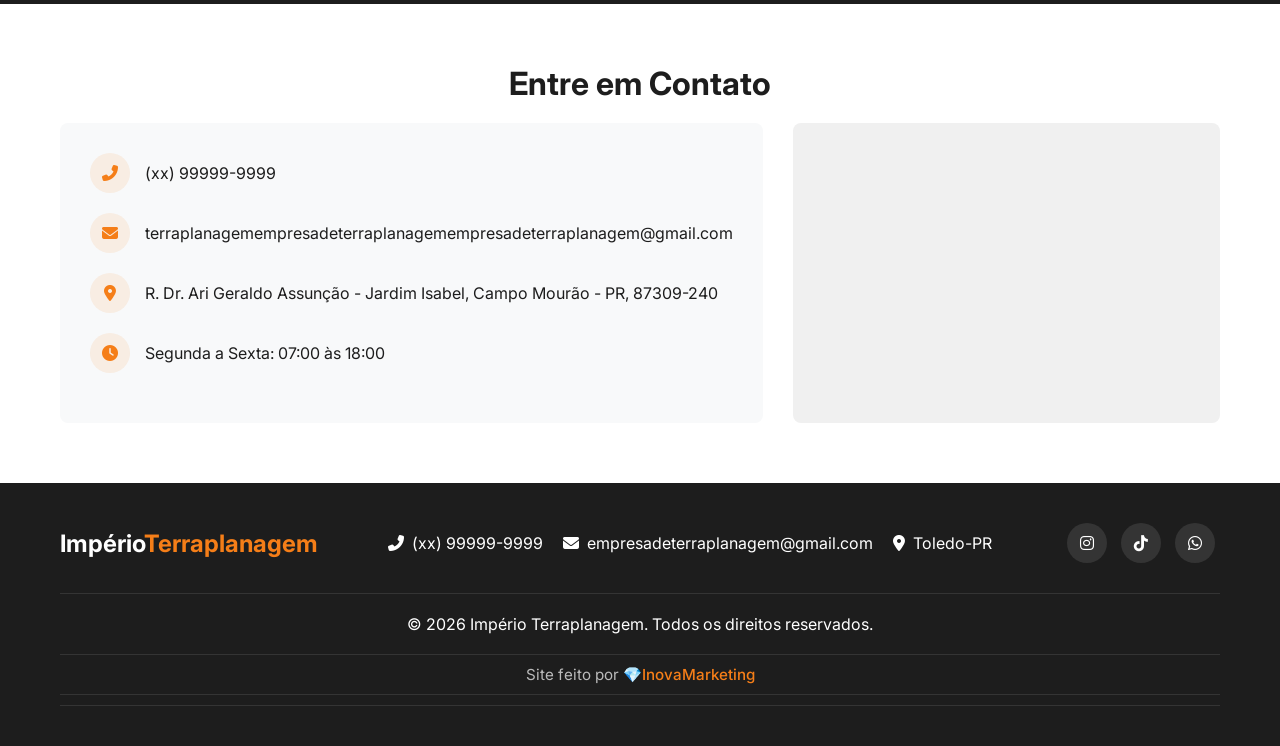
==== commit 8b7edfe5: "Update index.html" ====
--- a/index.html
+++ b/index.html
@@ -230,7 +230,7 @@
                 </div>
                 <h3>Destacamento de Eucalipto</h3>
                 <p>Remoção profissional de eucaliptos com maquinário especializado, incluindo limpeza completa de tocos e raízes.</p>
-                <a href="https://wa.me/555496968164?text=Olá!%20Orçamento%20Destacamento%20de%20Eucalipto" 
+                <a href="https://wa.me/5544999999999?text=Olá!%20Orçamento%20Destacamento%20de%20Eucalipto" 
                    class="btn btn-primary" 
                    target="_blank">
                     <i class="fab fa-whatsapp"></i> Solicitar orçamento
@@ -249,7 +249,7 @@
                 </div>
                 <h3>Curva de Níveis</h3>
                 <p>Implementação de curvas de nível para conservação do solo, prevenção de erosões e manejo de águas pluviais.</p>
-                <a href="https://wa.me/555496968164?text=Olá!%20Orçamento%20Curva%20de%20Níveis" 
+                <a href="https://wa.me/5544999999999?text=Olá!%20Orçamento%20Curva%20de%20Níveis" 
                    class="btn btn-primary" 
                    target="_blank">
                     <i class="fab fa-whatsapp"></i> Solicitar orçamento
@@ -268,7 +268,7 @@
                 </div>
                 <h3>Abertura de Açudes</h3>
                 <p>Construção de reservatórios de água para irrigação, dessedentação animal e armazenamento.</p>
-                <a href="https://wa.me/555496968164?text=Olá!%20Orçamento%20Abertura%20de%20Açudes" 
+                <a href="https://wa.me/5544999999999?text=Olá!%20Orçamento%20Abertura%20de%20Açudes" 
                    class="btn btn-primary" 
                    target="_blank">
                     <i class="fab fa-whatsapp"></i> Solicitar orçamento
@@ -287,7 +287,7 @@
                 </div>
                 <h3>Estradas Rurais</h3>
                 <p>Abertura, manutenção e conservação de estradas vicinais e rurais com sistema de drenagem completo.</p>
-                <a href="https://wa.me/555496968164?text=Olá!%20Orçamento%20Estradas%20Rurais" 
+                <a href="https://wa.me/5544999999999?text=Olá!%20Orçamento%20Estradas%20Rurais" 
                    class="btn btn-primary" 
                    target="_blank">
                     <i class="fab fa-whatsapp"></i> Solicitar orçamento
@@ -306,7 +306,7 @@
                 </div>
                 <h3>Planejamento para Aviário e Chiqueirão</h3>
                 <p>Preparo de terreno para construções avícolas e suinícolas, incluindo nivelamento e sistemas de manejo.</p>
-                <a href="https://wa.me/555496968164?text=Olá!%20Orçamento%20Aviário%20e%20Chiqueirão" 
+                <a href="https://wa.me/5544999999999?text=Olá!%20Orçamento%20Aviário%20e%20Chiqueirão" 
                    class="btn btn-primary" 
                    target="_blank">
                     <i class="fab fa-whatsapp"></i> Solicitar orçamento
@@ -325,7 +325,7 @@
                 </div>
                 <h3>Serviços Complementares</h3>
                 <p>Aterramento, nivelamento, perfuração para piscinas e outras soluções em terraplanagem.</p>
-                <a href="https://wa.me/555496968164?text=Olá!%20Orçamento%20Serviços%20Complementares" 
+                <a href="https://wa.me/5544999999999?text=Olá!%20Orçamento%20Serviços%20Complementares" 
                    class="btn btn-primary" 
                    target="_blank">
                     <i class="fab fa-whatsapp"></i> Solicitar orçamento
@@ -344,7 +344,7 @@
                 </div>
                 <h3>Nivelamento de Morro</h3>
                 <p>Serviço especializado de corte e aterro para nivelamento de terrenos acidentados, preparando sua área para construção ou plantio.</p>
-                <a href="https://wa.me/555496968164?text=Olá!%20Orçamento%20Nivelamento%20de%20Morro" 
+                <a href="https://wa.me/5544999999999?text=Olá!%20Orçamento%20Nivelamento%20de%20Morro" 
                    class="btn btn-primary" 
                    target="_blank">
                     <i class="fab fa-whatsapp"></i> Solicitar orçamento
@@ -459,8 +459,8 @@
                 <h2 class="section-title">Entre em Contato</h2>
                 <div class="contact-container">
                     <div class="contact-info">
-                        <div class="contact-item"><i class="fas fa-phone-alt"></i><a href="https://wa.me/555496968164">(44) 99959-1414</a></div>
-                        <div class="contact-item"><i class="fas fa-envelope"></i><a href="mailto:imperioterraplanagem@gmail.com">imperioterraplanagem@gmail.com</a></div>
+                        <div class="contact-item"><i class="fas fa-phone-alt"></i><a href="https://wa.me/5544999999999">(xx) 99999-9999</a></div>
+                        <div class="contact-item"><i class="fas fa-envelope"></i><a href="mailto:empresadeterraplanagem@gmail.com">terraplanagemempresadeterraplanagemempresadeterraplanagem@gmail.com</a></div>
                         <div class="contact-item"><i class="fas fa-map-marker-alt"></i><span>R. Dr. Ari Geraldo Assunção - Jardim Isabel, Campo Mourão - PR, 87309-240</span></div>
                         <div class="contact-item"><i class="fas fa-clock"></i><span>Segunda a Sexta: 07:00 às 18:00</span></div>
                         
@@ -478,14 +478,14 @@
             <div class="footer-content">
                 <div class="footer-logo">Império<span>Terraplanagem</span></div>
                 <div class="footer-info">
-                    <div><i class="fas fa-phone-alt"></i>(44) 99959-1414</div>
-                    <div><i class="fas fa-envelope"></i> imperioterraplanagem@gmail.com</div>
+                    <div><i class="fas fa-phone-alt"></i>(xx) 99999-9999</div>
+                    <div><i class="fas fa-envelope"></i> empresadeterraplanagem@gmail.com</div>
                     <div><i class="fas fa-map-marker-alt"></i> Toledo-PR</div>
                 </div>
                 <div class="footer-social">
                     <a href="https://www.instagram.com/terraplanagemImpério/" target="_blank" aria-label="Instagram"><i class="fab fa-instagram"></i></a>
                     <a href="https://www.tiktok.com/@Impérioterraplanagem" target="_blank" aria-label="TikTok"><i class="fab fa-tiktok"></i></a>
-                    <a href="https://wa.me/555496968164" target="_blank" aria-label="WhatsApp"><i class="fab fa-whatsapp"></i></a>
+                    <a href="https://wa.me/5544999999999" target="_blank" aria-label="WhatsApp"><i class="fab fa-whatsapp"></i></a>
                 </div>
             </div>
             <div class="footer-bottom">
@@ -539,7 +539,7 @@
         </div>
     </footer>
 
-    <a href="https://wa.me/555496968164" class="whatsapp-float" target="_blank" aria-label="WhatsApp"><i class="fab fa-whatsapp"></i></a>
+    <a href="https://wa.me/5544999999999" class="whatsapp-float" target="_blank" aria-label="WhatsApp"><i class="fab fa-whatsapp"></i></a>
 
     <script>
         (function(){
@@ -578,7 +578,7 @@
                         <div class="service-image"><img src="https://raw.githubusercontent.com/offondigital/terraplanagem-imagens/main/${s.img}" alt="${s.titulo}" loading="lazy" width="400" height="400"></div>
                         <h3>${s.titulo}</h3>
                         <p>${s.desc}</p>
-                        <a href="https://wa.me/555496968164?text=Orçamento%20${encodeURIComponent(s.titulo)}" class="btn btn-primary" style="display:block; text-align:center;" target="_blank"><i class="fab fa-whatsapp"></i> Solicitar</a>
+                        <a href="https://wa.me/5544999999999?text=Orçamento%20${encodeURIComponent(s.titulo)}" class="btn btn-primary" style="display:block; text-align:center;" target="_blank"><i class="fab fa-whatsapp"></i> Solicitar</a>
                     </div>
                 `).join('');
             };
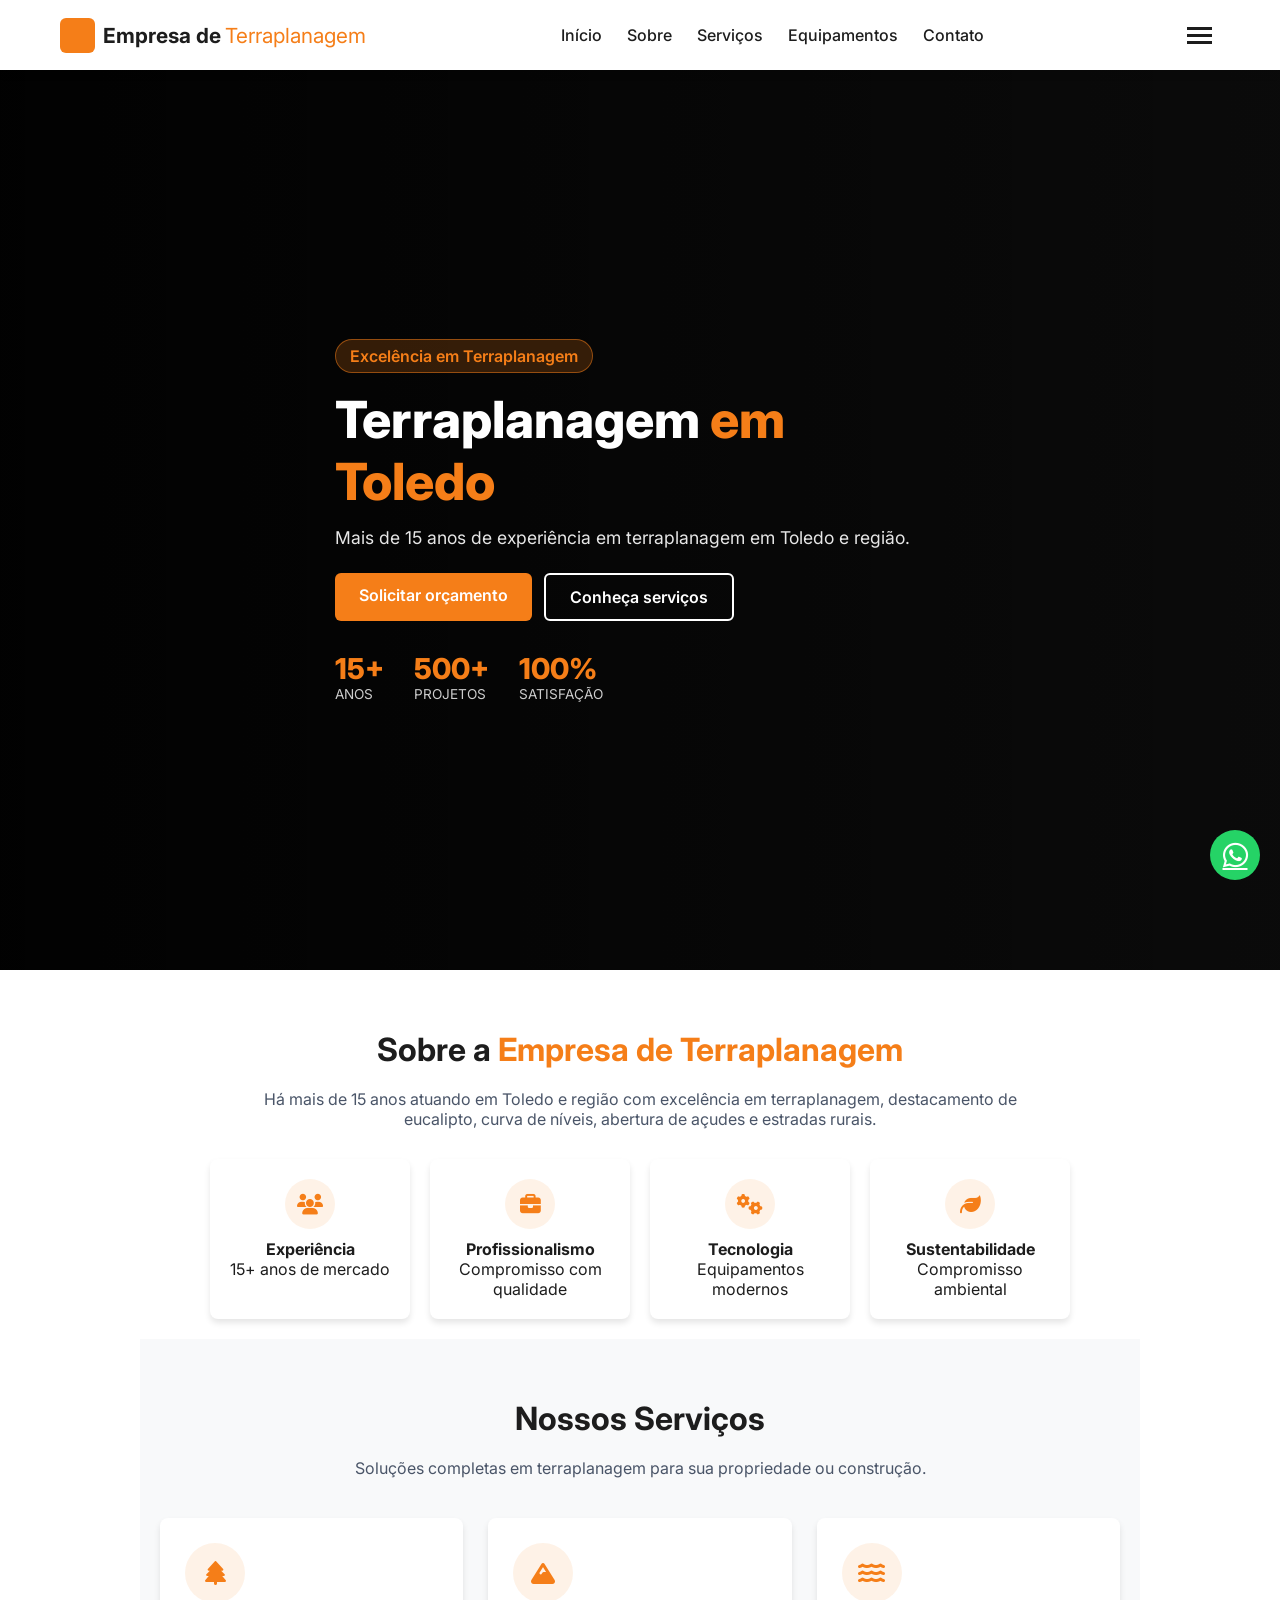
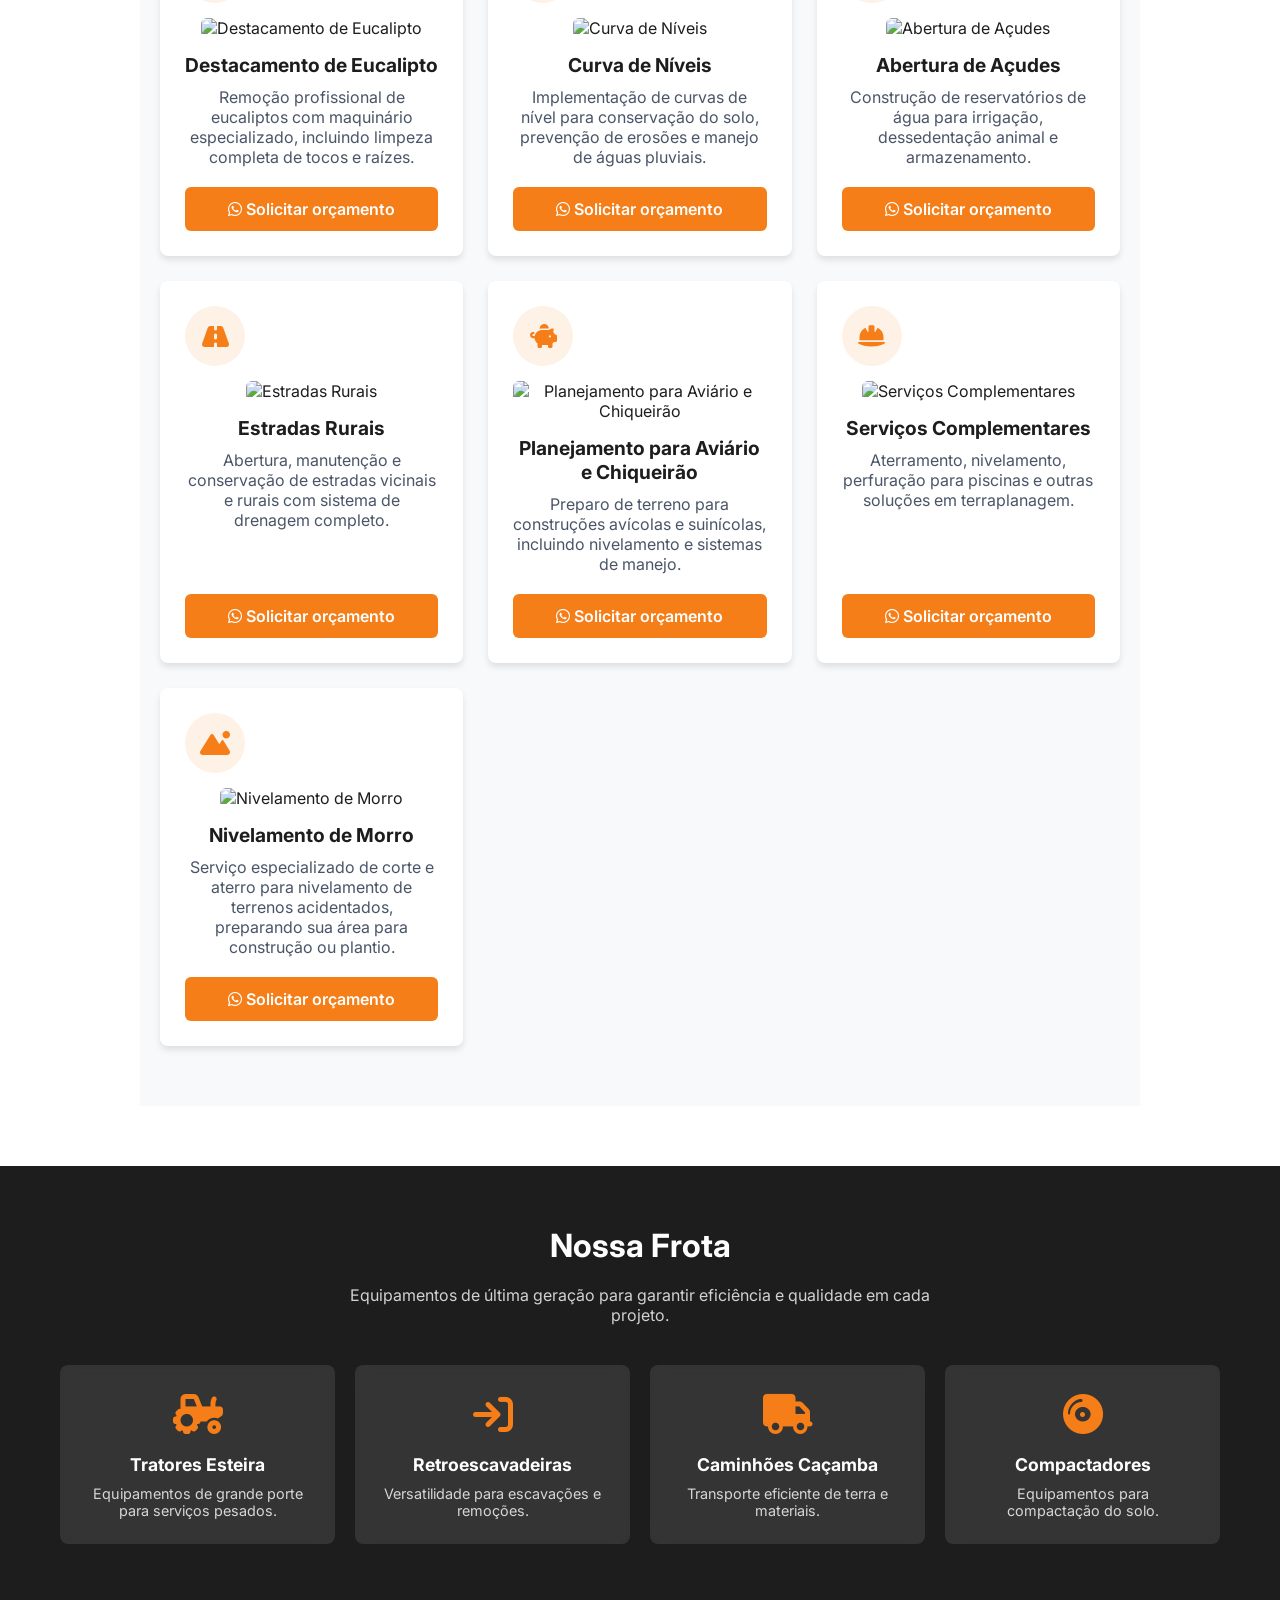
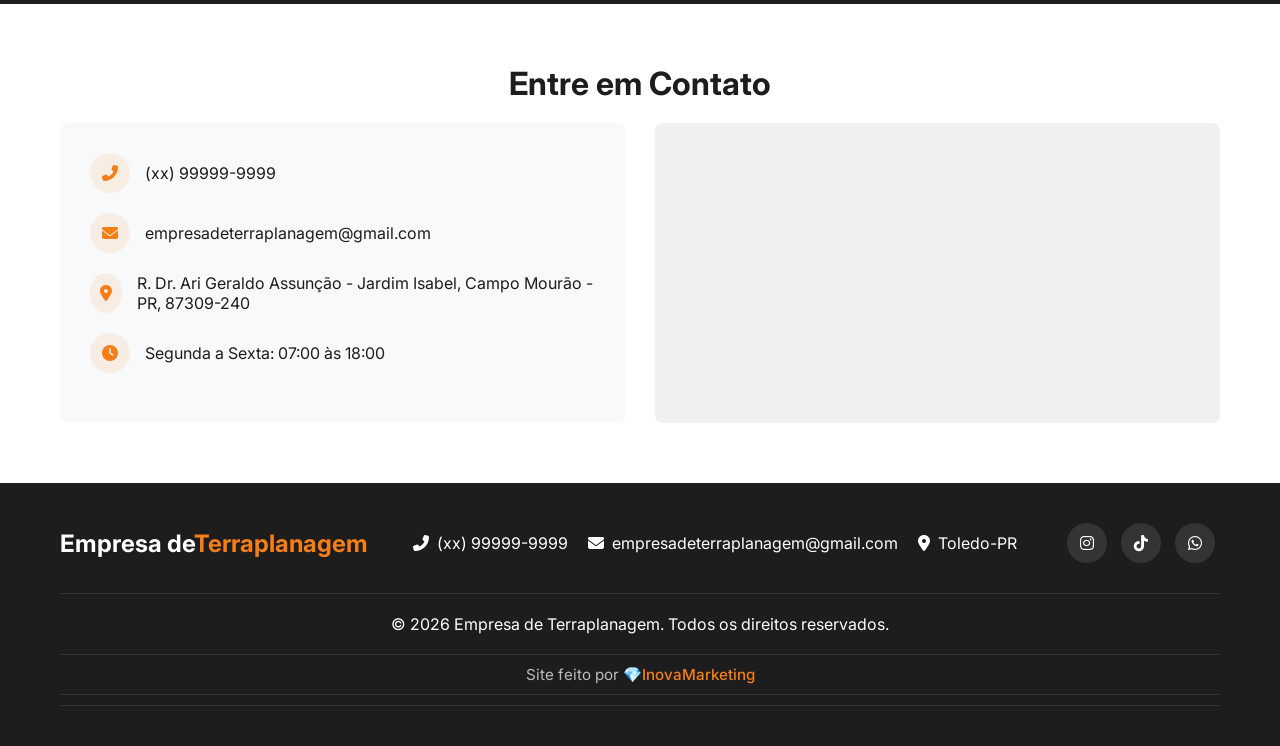
==== commit 79dbee34: "Update index.html" ====
--- a/index.html
+++ b/index.html
@@ -3,10 +3,10 @@
 <head>
     <meta charset="UTF-8">
     <meta name="viewport" content="width=device-width, initial-scale=1.0">
-    <title>Império Terraplanagem | Toledo-PR</title>
+    <title>Empresa de Terraplanagem | Toledo-PR</title>
     
     <!-- META -->
-    <meta name="description" content="Império Terraplanagem - Especialistas em terraplanagem em Toledo-PR. 15+ anos em destacamento de eucalipto, curva de níveis e açudes.">
+    <meta name="description" content="Empresa de Terraplanagem - Especialistas em terraplanagem em Toledo-PR. 15+ anos em destacamento de eucalipto, curva de níveis e açudes.">
     
     <!-- CRÍTICO: CSS INLINE -->
     <style>
@@ -128,7 +128,7 @@
         <div class="container header-content">
             <div class="logo">
                 <div class="logo-mark" aria-hidden="true"></div>
-                <div class="logo-text">Império<span>Terraplanagem</span></div>
+                <div class="logo-text">Empresa de<span>Terraplanagem</span></div>
             </div>
             <nav class="nav-desktop" aria-label="Menu">
                 <ul>
@@ -186,7 +186,7 @@
 <section class="section" id="sobre">
     <div class="container">
         <div style="text-align: center; max-width: 1000px; margin: 0 auto;">
-            <h2 class="section-title">Sobre a <span style="color:#F57E18;">Império Terraplanagem</span></h2>
+            <h2 class="section-title">Sobre a <span style="color:#F57E18;">Empresa de Terraplanagem</span></h2>
             <p style="color:#4a5568; margin-bottom: 30px; max-width: 800px; margin-left: auto; margin-right: auto;">Há mais de 15 anos atuando em Toledo e região com excelência em terraplanagem, destacamento de eucalipto, curva de níveis, abertura de açudes e estradas rurais.</p>
             
             <div style="display: flex; flex-wrap: wrap; justify-content: center; gap: 20px; margin-top: 30px;">
@@ -460,13 +460,13 @@
                 <div class="contact-container">
                     <div class="contact-info">
                         <div class="contact-item"><i class="fas fa-phone-alt"></i><a href="https://wa.me/5544999999999">(xx) 99999-9999</a></div>
-                        <div class="contact-item"><i class="fas fa-envelope"></i><a href="mailto:empresadeterraplanagem@gmail.com">terraplanagemempresadeterraplanagemempresadeterraplanagem@gmail.com</a></div>
+                        <div class="contact-item"><i class="fas fa-envelope"></i><a href="mailto:empresadeterraplanagem@gmail.com">empresadeterraplanagem@gmail.com</a></div>
                         <div class="contact-item"><i class="fas fa-map-marker-alt"></i><span>R. Dr. Ari Geraldo Assunção - Jardim Isabel, Campo Mourão - PR, 87309-240</span></div>
                         <div class="contact-item"><i class="fas fa-clock"></i><span>Segunda a Sexta: 07:00 às 18:00</span></div>
                         
                     </div>
                     <div class="contact-map">
-                        <iframe src="" data-src="https://www.google.com/maps/embed?pb=!1m18!1m12!1m3!1d115759.28563421264!2d-53.81940572265626!3d-24.7245!2m3!1f0!2f0!3f0!3m2!1i1024!2i768!4f13.1!3m3!1m2!1s0x94f3b4e8b0e8e0e1%3A0x0!2zMjTCsDQzJzI4LjIiUyA1M8KwNDQnMzUuNSJX!5e0!3m2!1spt-BR!2sbr!4v1620000000000!5m2!1spt-BR!2sbr" title="Localização Império Terraplanagem" loading="lazy" style="width:100%; height:100%; border:none;" allowfullscreen></iframe>
+                        <iframe src="" data-src="https://www.google.com/maps/embed?pb=!1m18!1m12!1m3!1d115759.28563421264!2d-53.81940572265626!3d-24.7245!2m3!1f0!2f0!3f0!3m2!1i1024!2i768!4f13.1!3m3!1m2!1s0x94f3b4e8b0e8e0e1%3A0x0!2zMjTCsDQzJzI4LjIiUyA1M8KwNDQnMzUuNSJX!5e0!3m2!1spt-BR!2sbr!4v1620000000000!5m2!1spt-BR!2sbr" title="Localização Empresa de Terraplanagem" loading="lazy" style="width:100%; height:100%; border:none;" allowfullscreen></iframe>
                     </div>
                 </div>
             </div>
@@ -476,20 +476,20 @@
     <footer class="footer">
         <div class="container">
             <div class="footer-content">
-                <div class="footer-logo">Império<span>Terraplanagem</span></div>
+                <div class="footer-logo">Empresa de<span>Terraplanagem</span></div>
                 <div class="footer-info">
                     <div><i class="fas fa-phone-alt"></i>(xx) 99999-9999</div>
                     <div><i class="fas fa-envelope"></i> empresadeterraplanagem@gmail.com</div>
                     <div><i class="fas fa-map-marker-alt"></i> Toledo-PR</div>
                 </div>
                 <div class="footer-social">
-                    <a href="https://www.instagram.com/terraplanagemImpério/" target="_blank" aria-label="Instagram"><i class="fab fa-instagram"></i></a>
-                    <a href="https://www.tiktok.com/@Impérioterraplanagem" target="_blank" aria-label="TikTok"><i class="fab fa-tiktok"></i></a>
+                    <a href="https://www.instagram.com/terraplanagemEmpresa de/" target="_blank" aria-label="Instagram"><i class="fab fa-instagram"></i></a>
+                    <a href="https://www.tiktok.com/@Empresa deterraplanagem" target="_blank" aria-label="TikTok"><i class="fab fa-tiktok"></i></a>
                     <a href="https://wa.me/5544999999999" target="_blank" aria-label="WhatsApp"><i class="fab fa-whatsapp"></i></a>
                 </div>
             </div>
             <div class="footer-bottom">
-                <p>&copy; 2026 Império Terraplanagem. Todos os direitos reservados.</p>
+                <p>&copy; 2026 Empresa de Terraplanagem. Todos os direitos reservados.</p>
             </div>
              <!-- Link solicitado -->
         <div class="footer-credit">
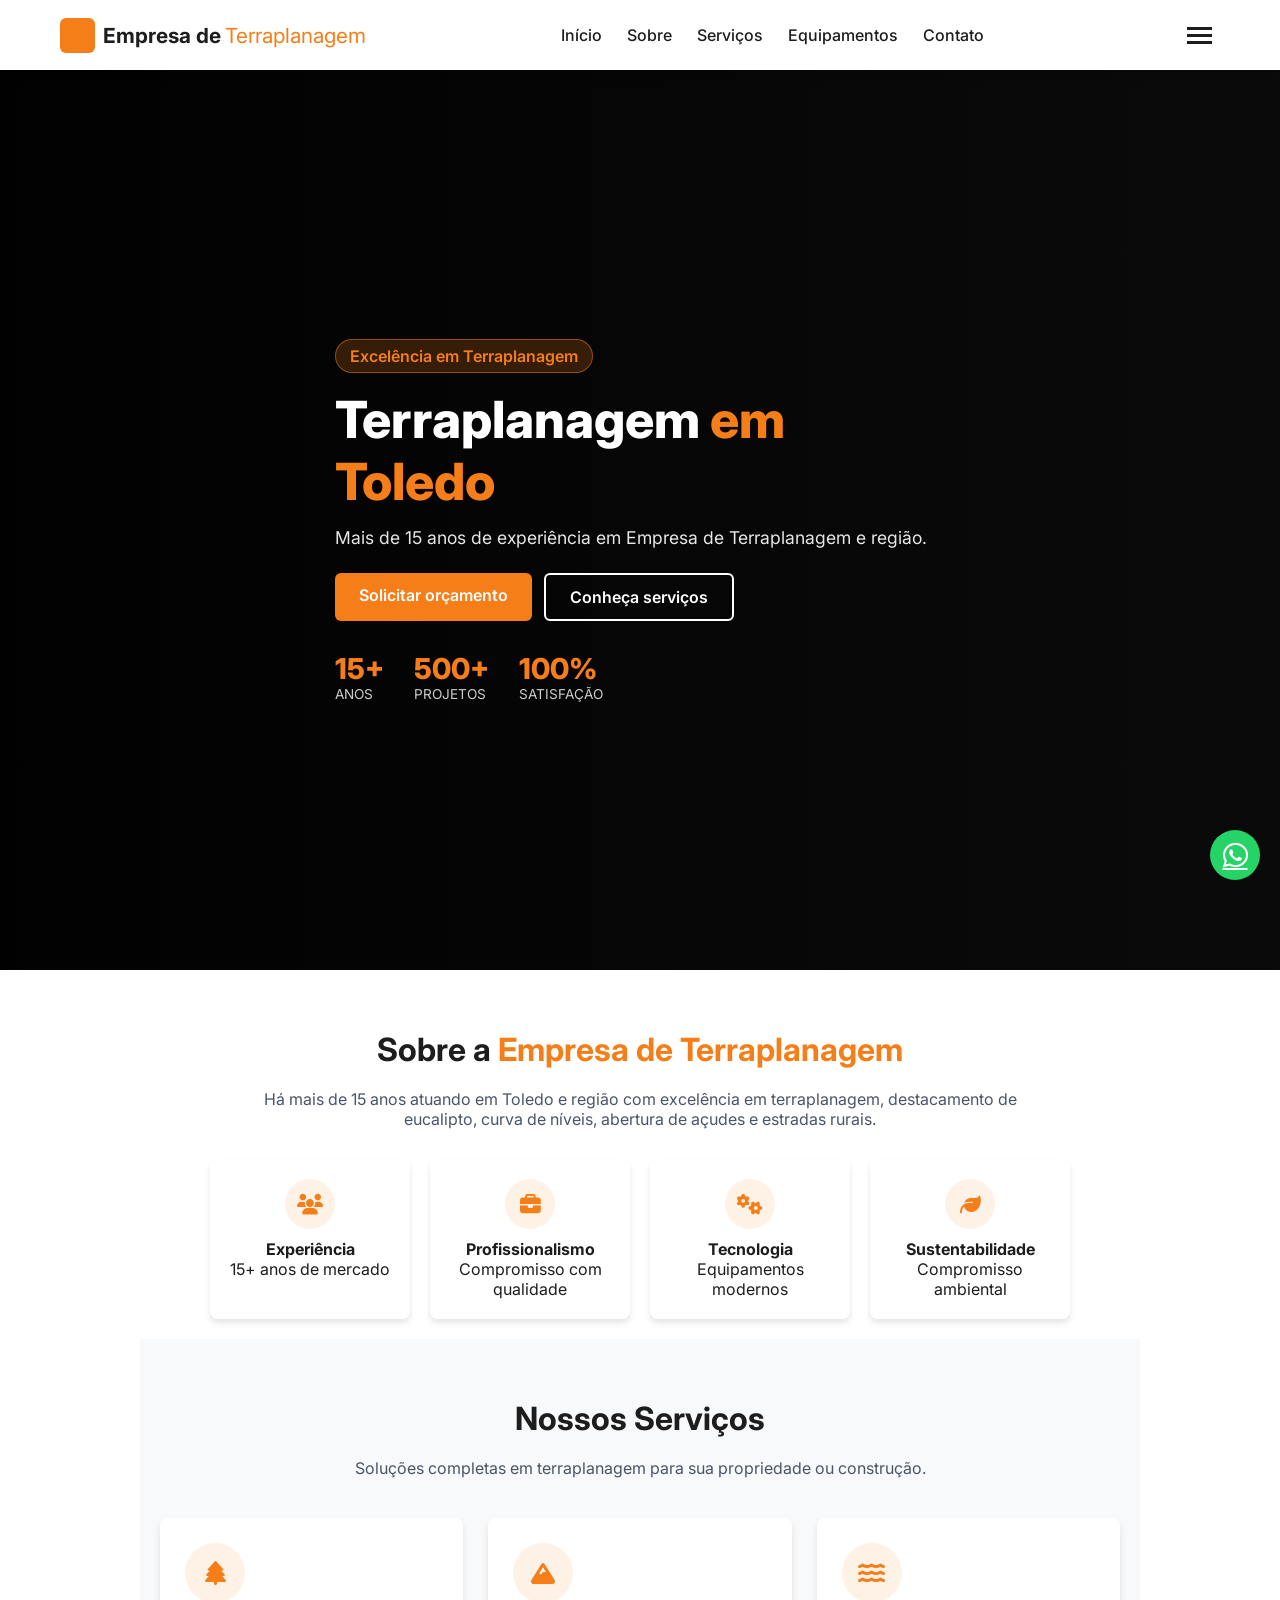
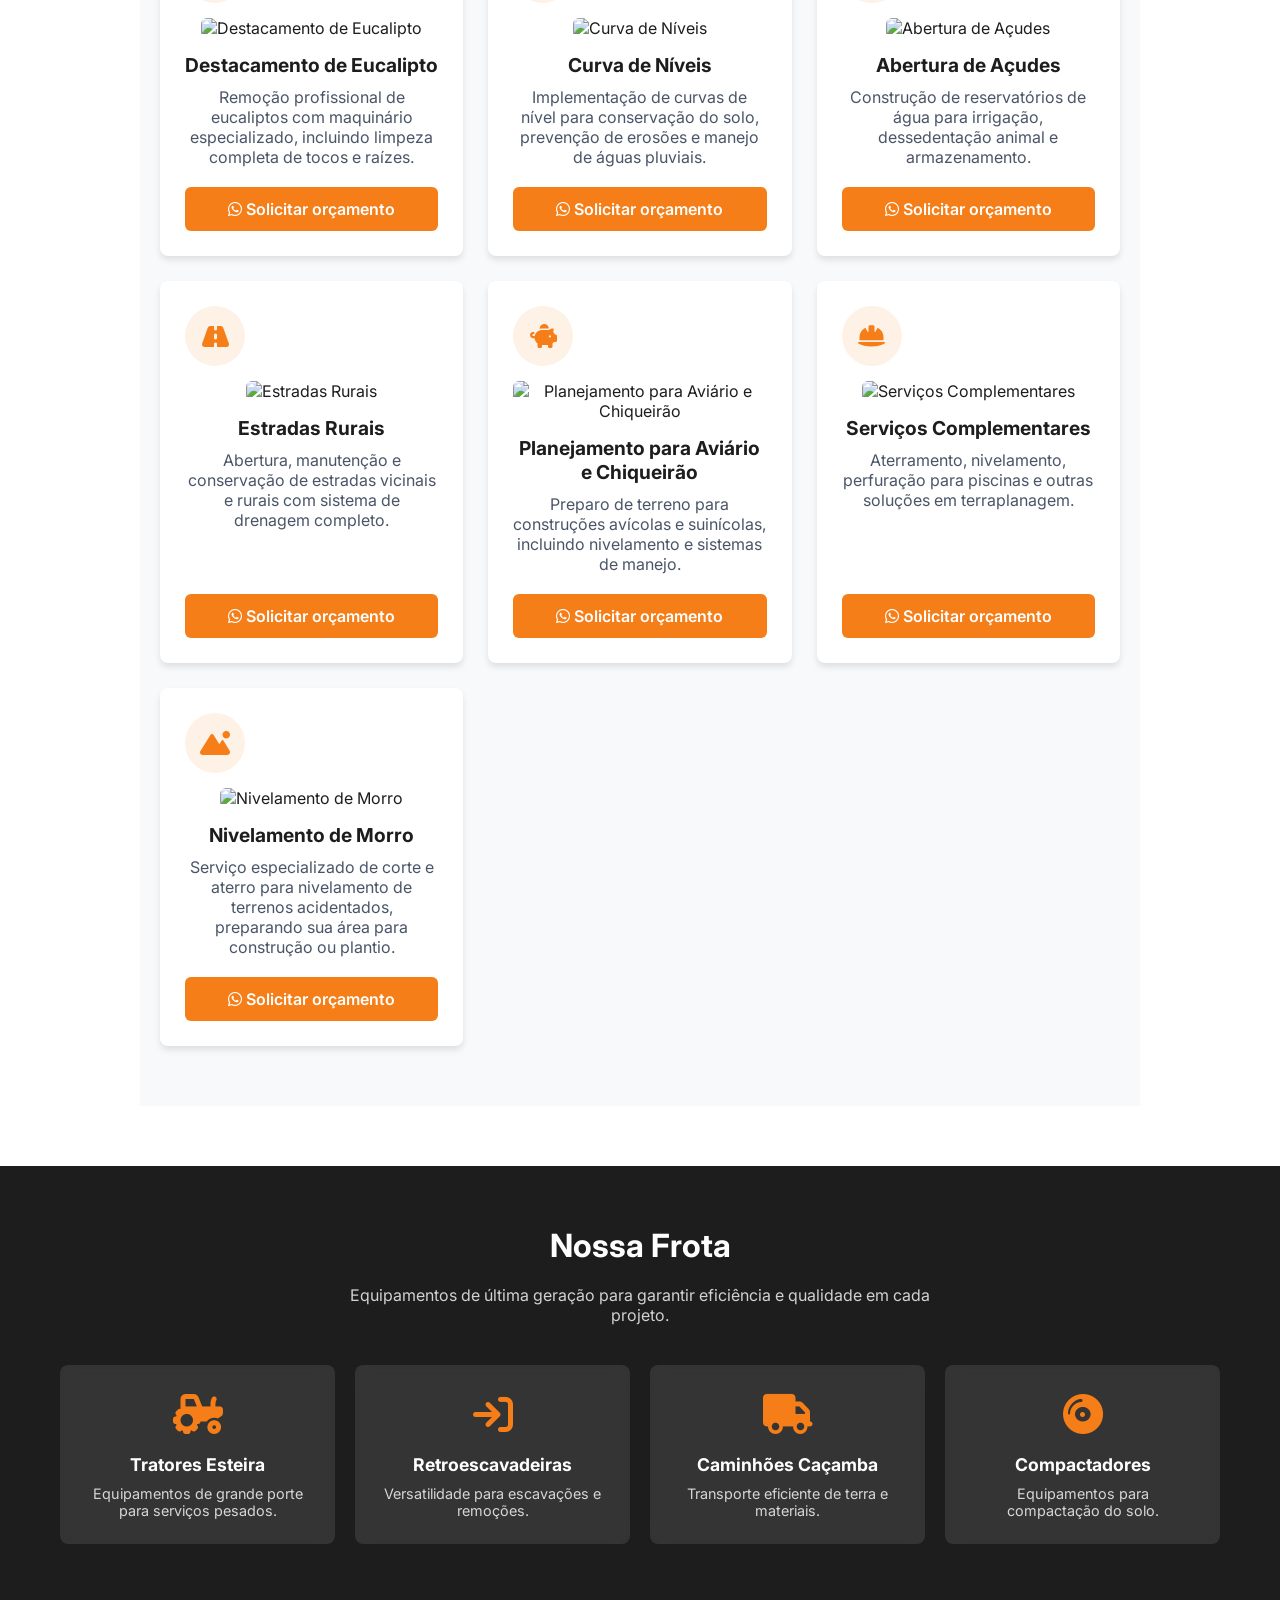
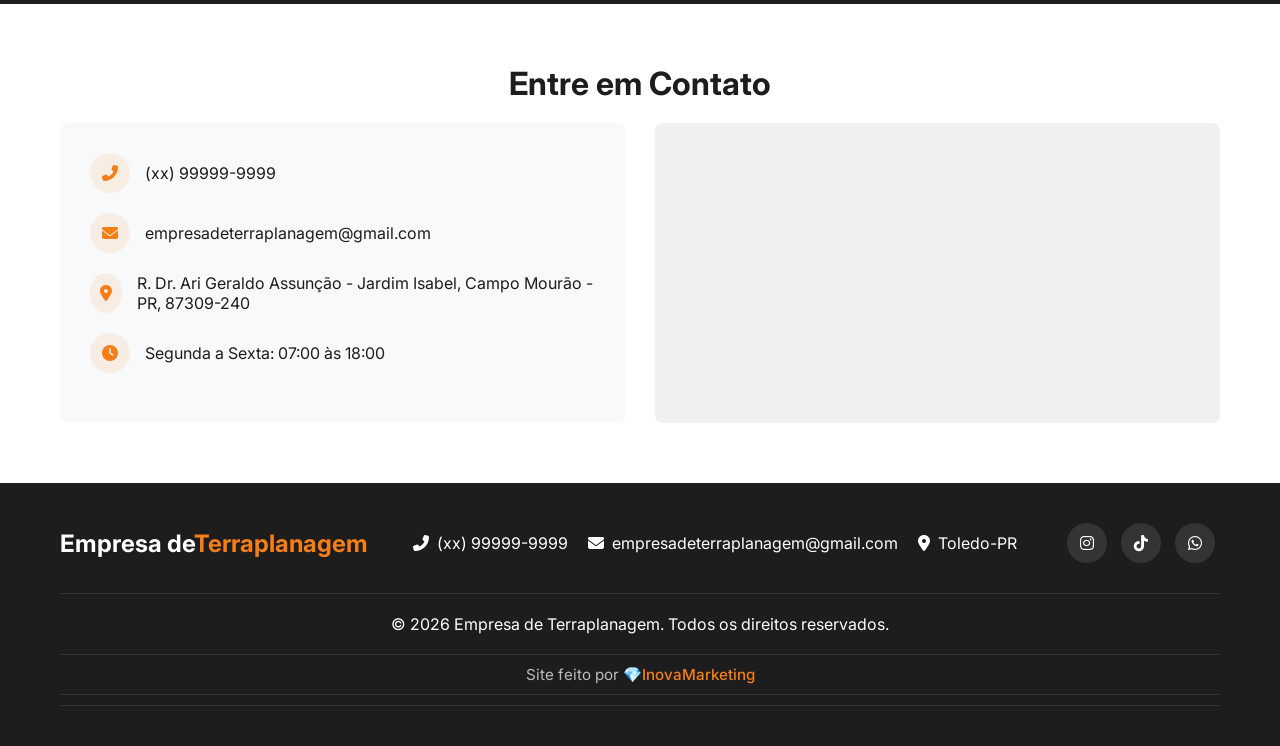
==== commit 2278a193: "Update index.html" ====
--- a/index.html
+++ b/index.html
@@ -6,7 +6,7 @@
     <title>Empresa de Terraplanagem | Toledo-PR</title>
     
     <!-- META -->
-    <meta name="description" content="Empresa de Terraplanagem - Especialistas em terraplanagem em Toledo-PR. 15+ anos em destacamento de eucalipto, curva de níveis e açudes.">
+    <meta name="description" content="Empresa de Terraplanagem - Especialistas em Empresa de Terraplanagem-PR. 15+ anos em destacamento de eucalipto, curva de níveis e açudes.">
     
     <!-- CRÍTICO: CSS INLINE -->
     <style>
@@ -169,7 +169,7 @@
             <div class="container hero-content">
                 <span class="hero-badge">Excelência em Terraplanagem</span>
                 <h1>Terraplanagem <span>em Toledo</span></h1>
-                <p>Mais de 15 anos de experiência em terraplanagem em Toledo e região.</p>
+                <p>Mais de 15 anos de experiência em Empresa de Terraplanagem e região.</p>
                 <div style="display:flex; gap:12px; margin-bottom:30px; flex-wrap:wrap;">
                     <a href="#contato" class="btn btn-primary">Solicitar orçamento</a>
                     <a href="#servicos" class="btn btn-outline">Conheça serviços</a>
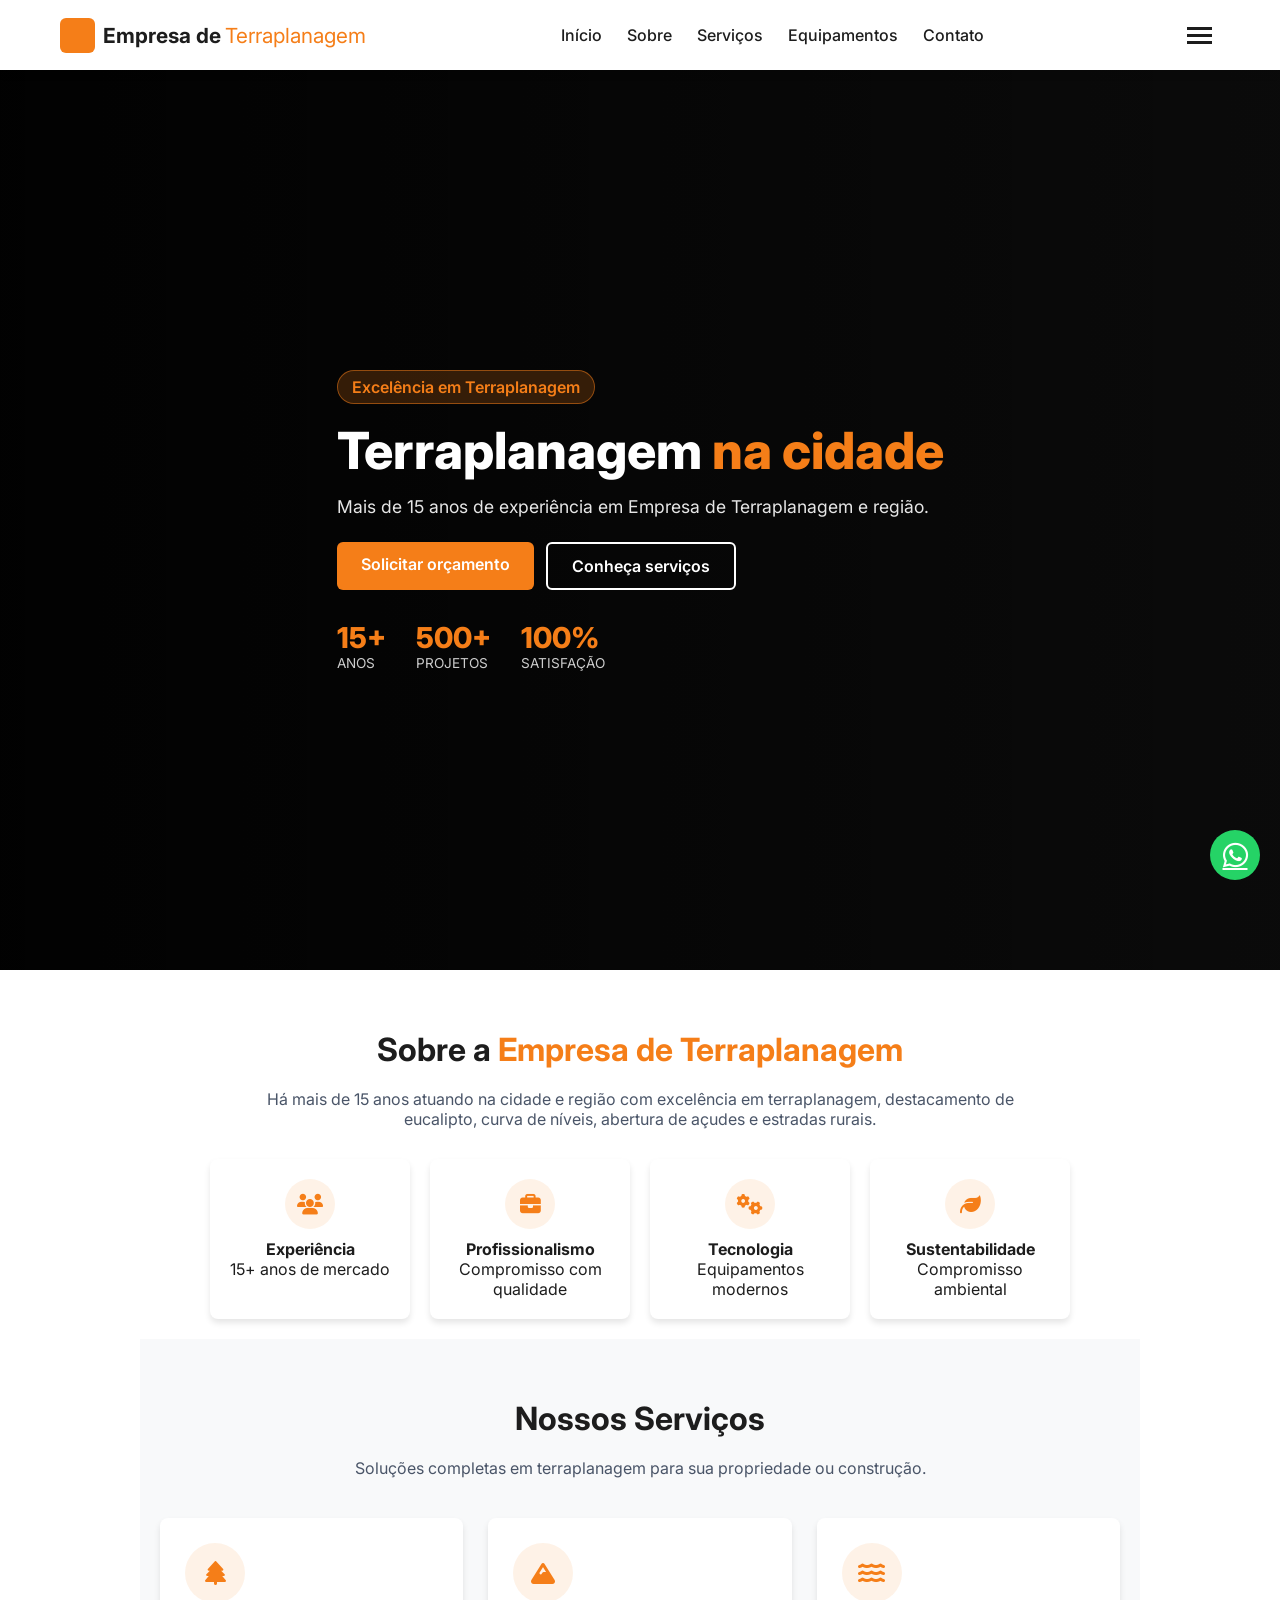
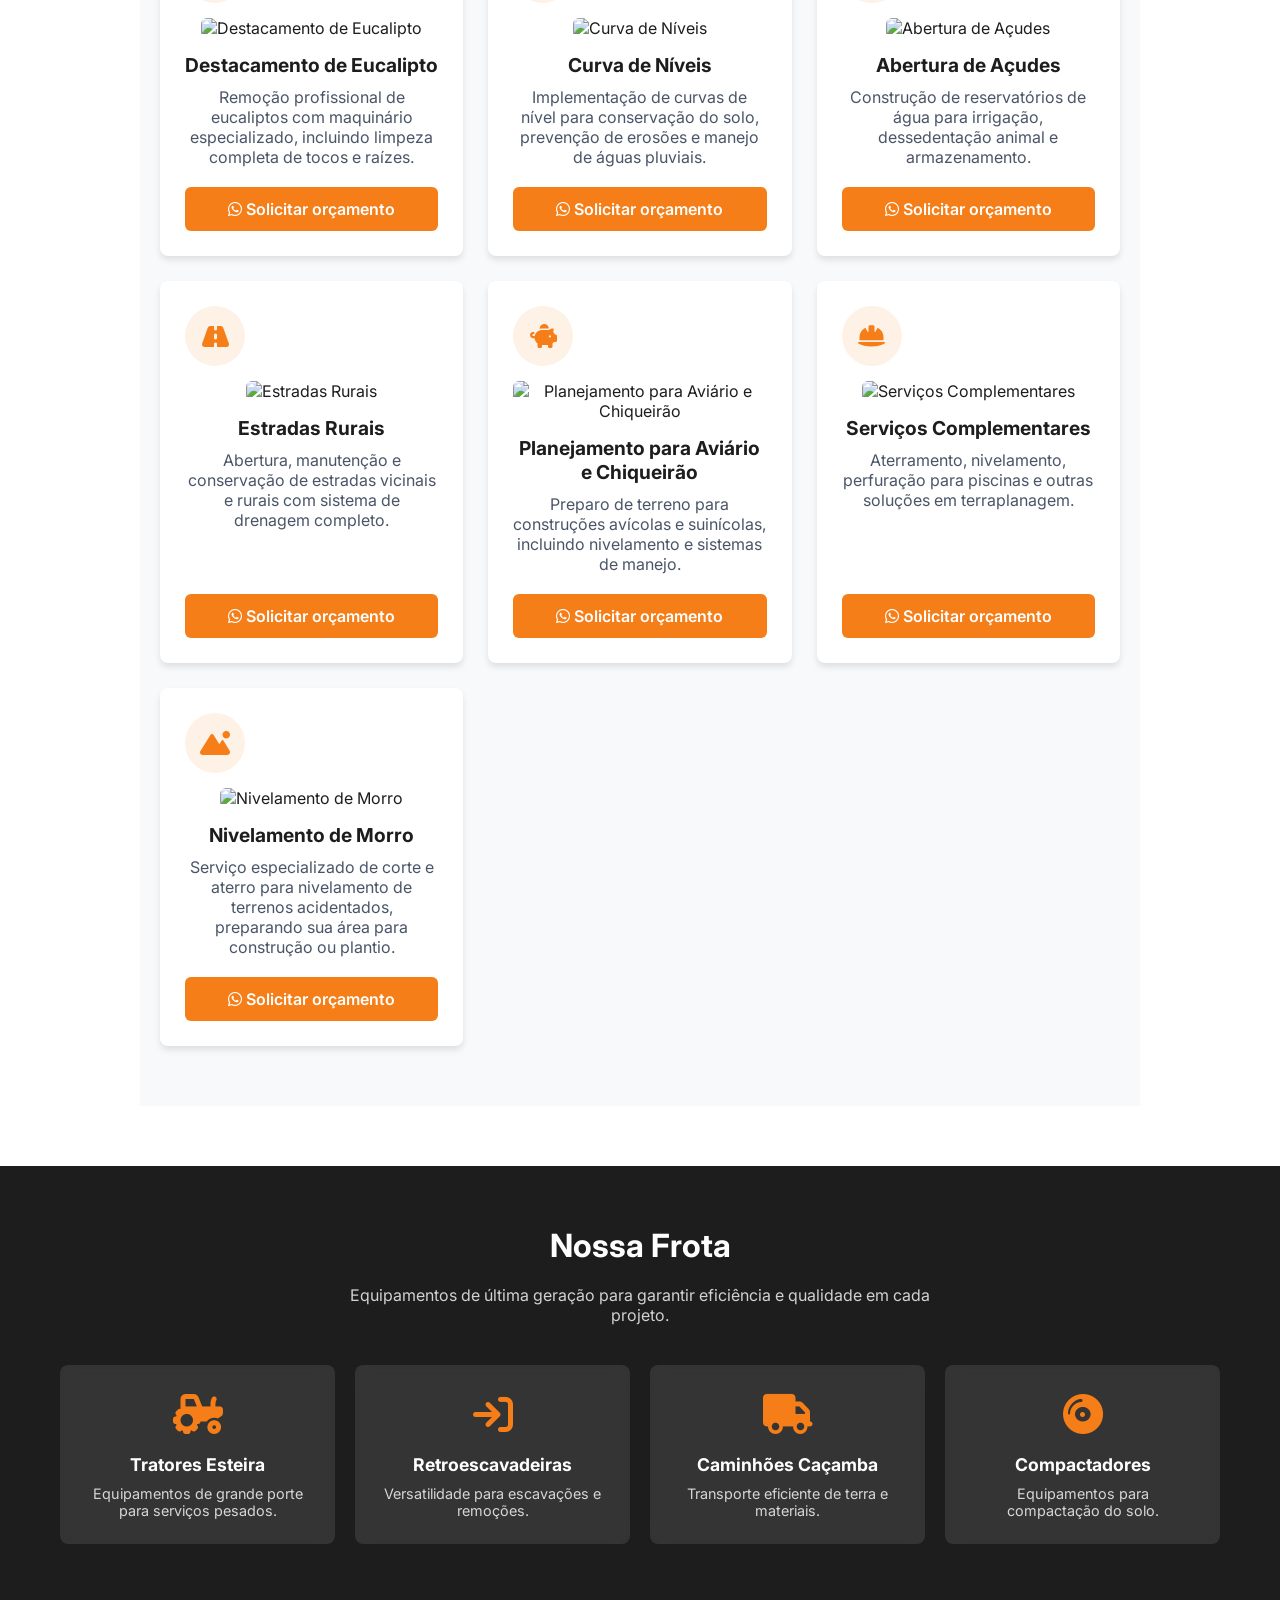
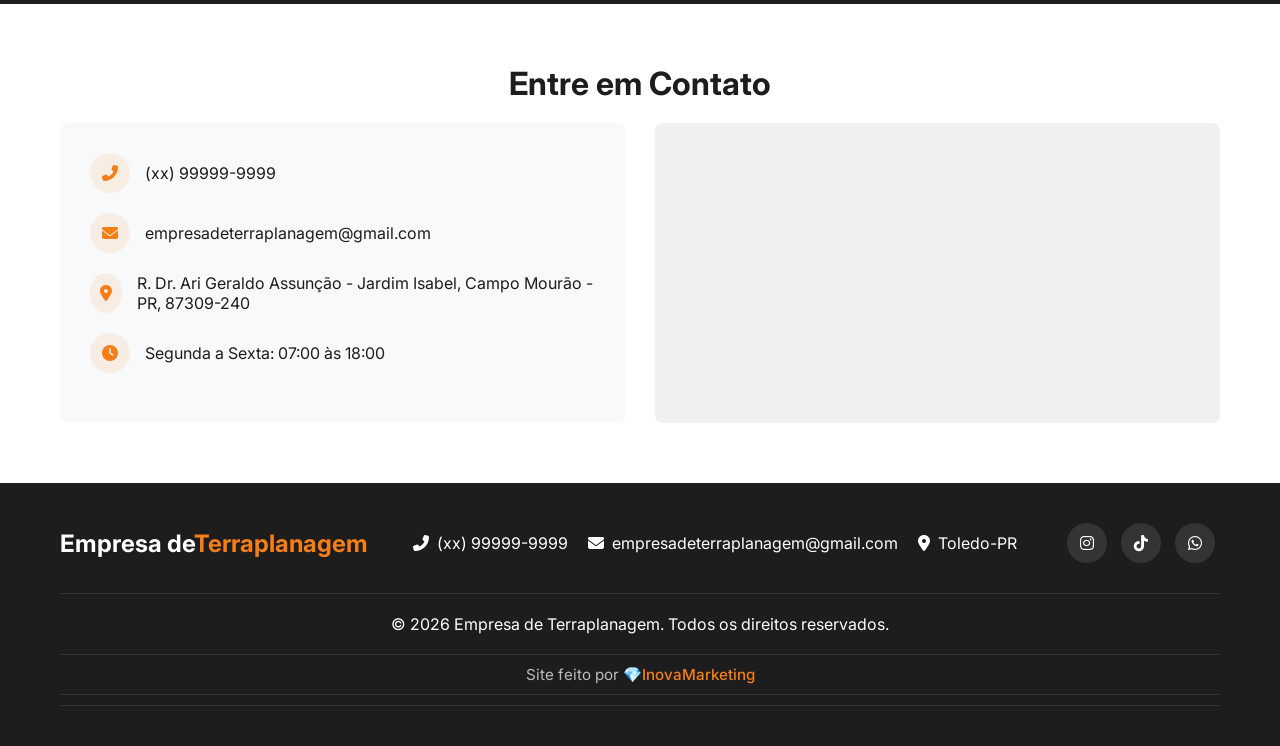
==== commit 6bd07cbe: "Update index.html" ====
--- a/index.html
+++ b/index.html
@@ -168,7 +168,7 @@
             <div class="hero-overlay"></div>
             <div class="container hero-content">
                 <span class="hero-badge">Excelência em Terraplanagem</span>
-                <h1>Terraplanagem <span>em Toledo</span></h1>
+                <h1>Terraplanagem <span>na cidade</span></h1>
                 <p>Mais de 15 anos de experiência em Empresa de Terraplanagem e região.</p>
                 <div style="display:flex; gap:12px; margin-bottom:30px; flex-wrap:wrap;">
                     <a href="#contato" class="btn btn-primary">Solicitar orçamento</a>
@@ -187,7 +187,7 @@
     <div class="container">
         <div style="text-align: center; max-width: 1000px; margin: 0 auto;">
             <h2 class="section-title">Sobre a <span style="color:#F57E18;">Empresa de Terraplanagem</span></h2>
-            <p style="color:#4a5568; margin-bottom: 30px; max-width: 800px; margin-left: auto; margin-right: auto;">Há mais de 15 anos atuando em Toledo e região com excelência em terraplanagem, destacamento de eucalipto, curva de níveis, abertura de açudes e estradas rurais.</p>
+            <p style="color:#4a5568; margin-bottom: 30px; max-width: 800px; margin-left: auto; margin-right: auto;">Há mais de 15 anos atuando na cidade e região com excelência em terraplanagem, destacamento de eucalipto, curva de níveis, abertura de açudes e estradas rurais.</p>
             
             <div style="display: flex; flex-wrap: wrap; justify-content: center; gap: 20px; margin-top: 30px;">
                 <div class="feature-item" style="flex: 0 1 200px;">
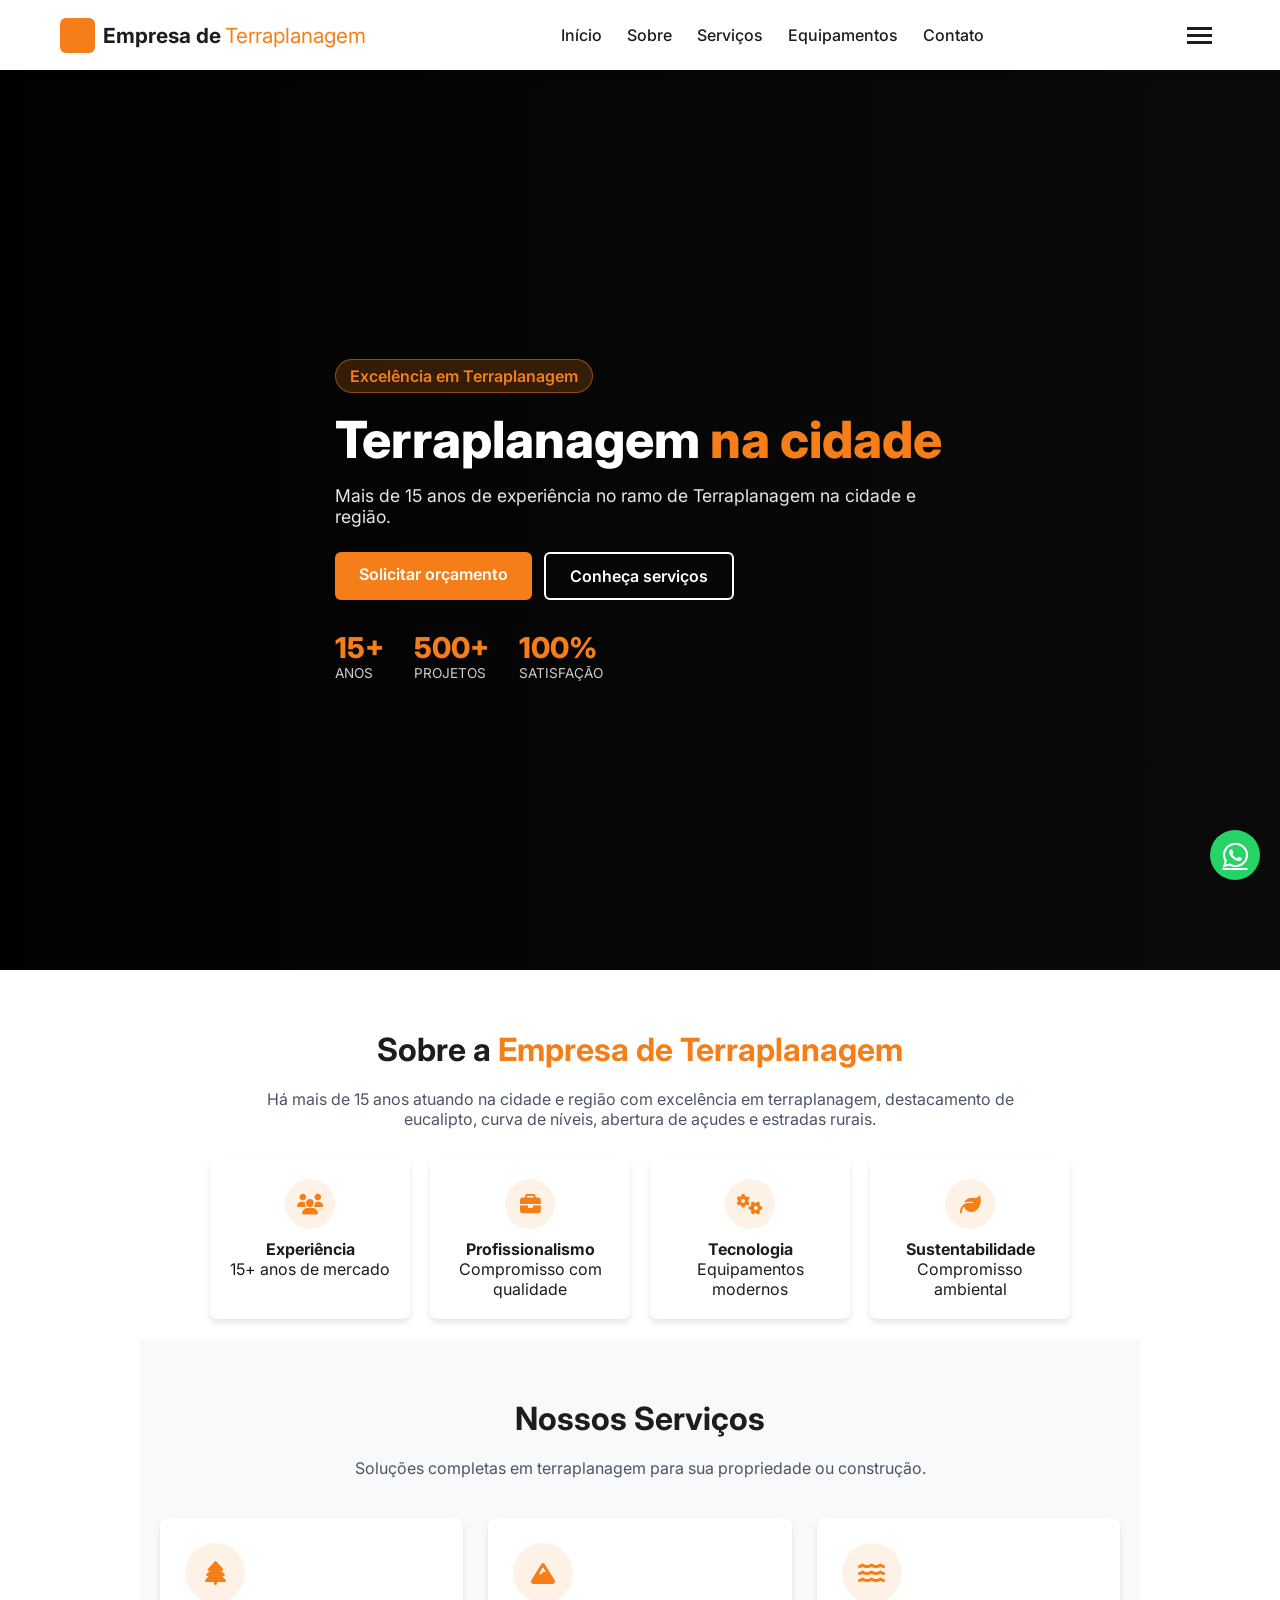
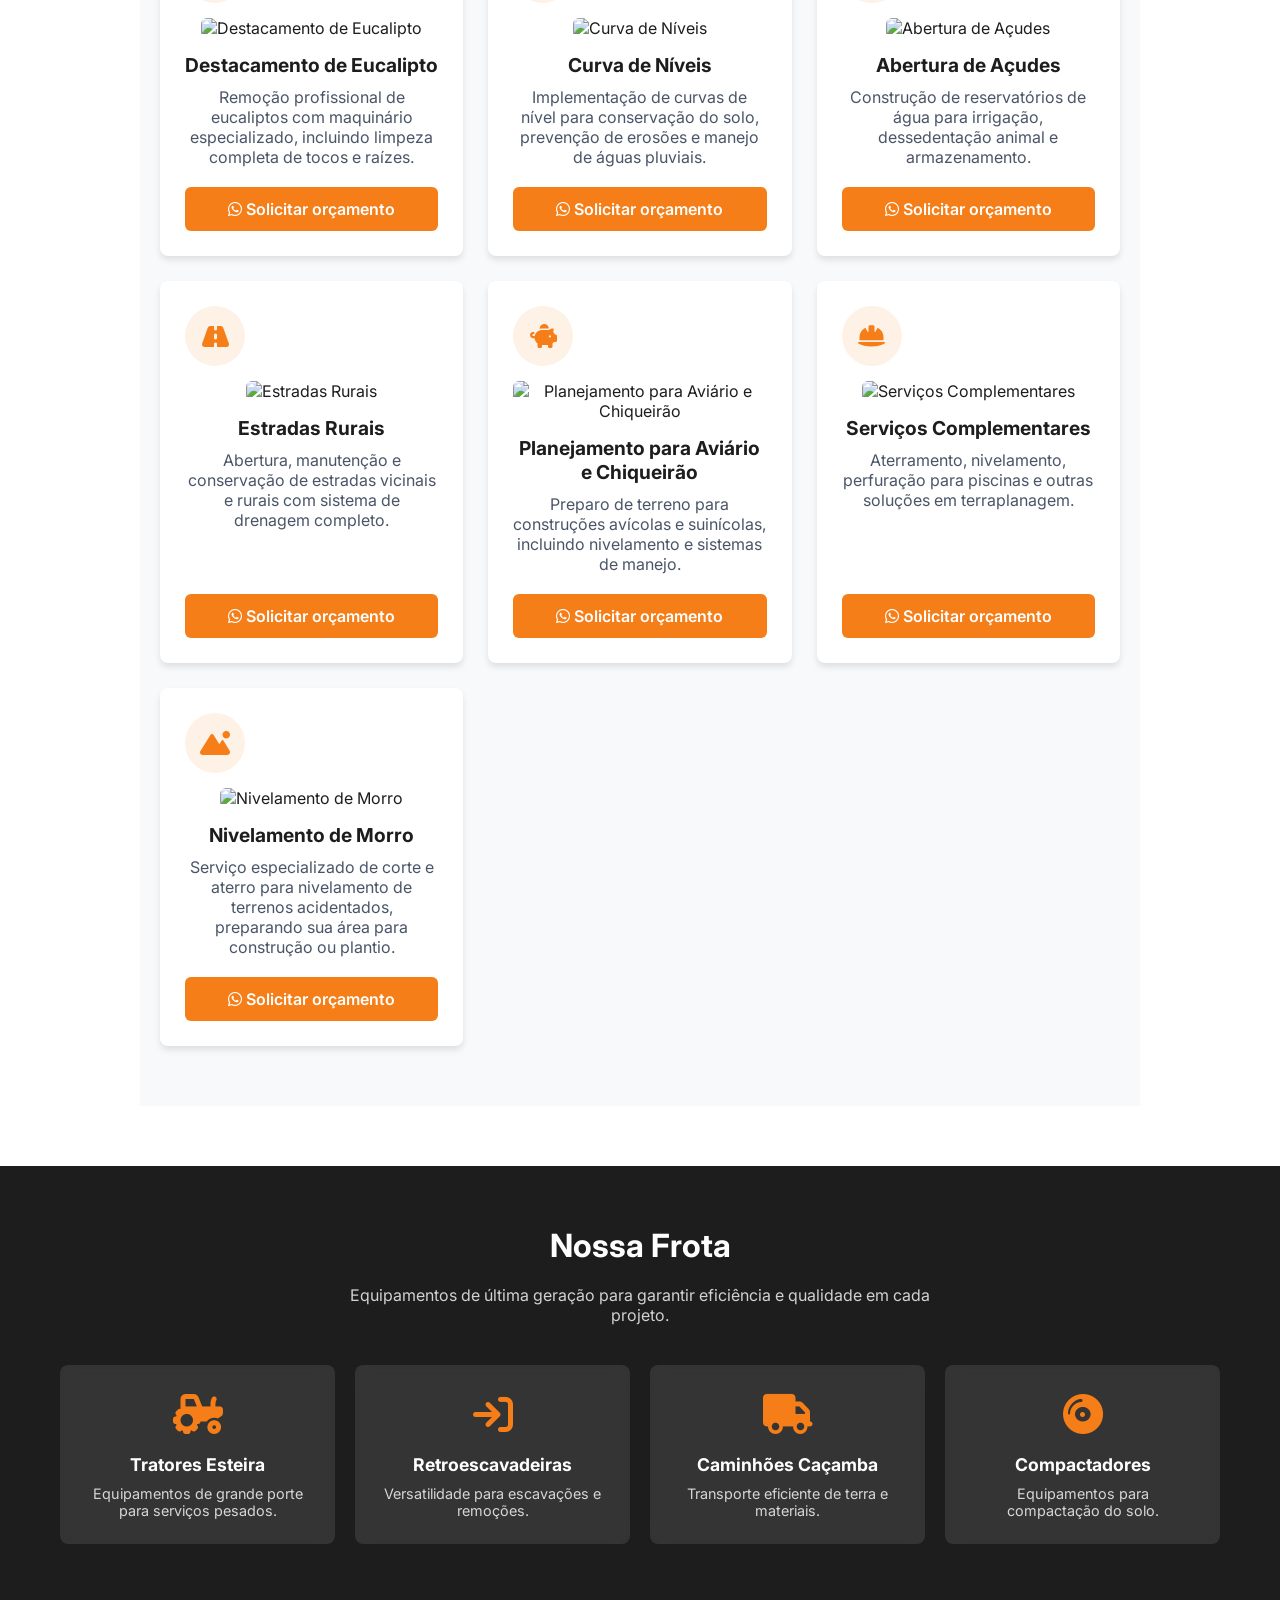
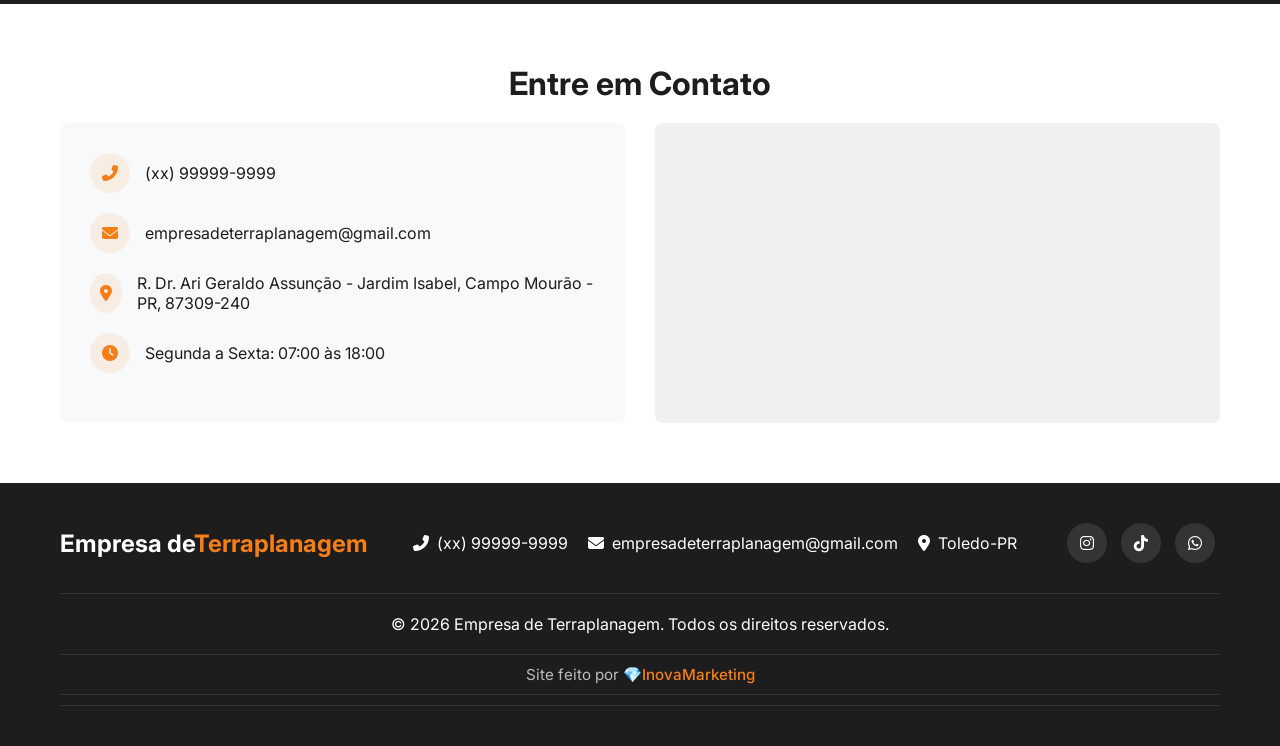
==== commit 243b6793: "Update index.html" ====
--- a/index.html
+++ b/index.html
@@ -6,7 +6,7 @@
     <title>Empresa de Terraplanagem | Toledo-PR</title>
     
     <!-- META -->
-    <meta name="description" content="Empresa de Terraplanagem - Especialistas em Empresa de Terraplanagem-PR. 15+ anos em destacamento de eucalipto, curva de níveis e açudes.">
+    <meta name="description" content="Empresa de Terraplanagem. 15+ anos em destacamento de eucalipto, curva de níveis e açudes.">
     
     <!-- CRÍTICO: CSS INLINE -->
     <style>
@@ -169,7 +169,7 @@
             <div class="container hero-content">
                 <span class="hero-badge">Excelência em Terraplanagem</span>
                 <h1>Terraplanagem <span>na cidade</span></h1>
-                <p>Mais de 15 anos de experiência em Empresa de Terraplanagem e região.</p>
+                <p>Mais de 15 anos de experiência no ramo de Terraplanagem na cidade e região.</p>
                 <div style="display:flex; gap:12px; margin-bottom:30px; flex-wrap:wrap;">
                     <a href="#contato" class="btn btn-primary">Solicitar orçamento</a>
                     <a href="#servicos" class="btn btn-outline">Conheça serviços</a>
